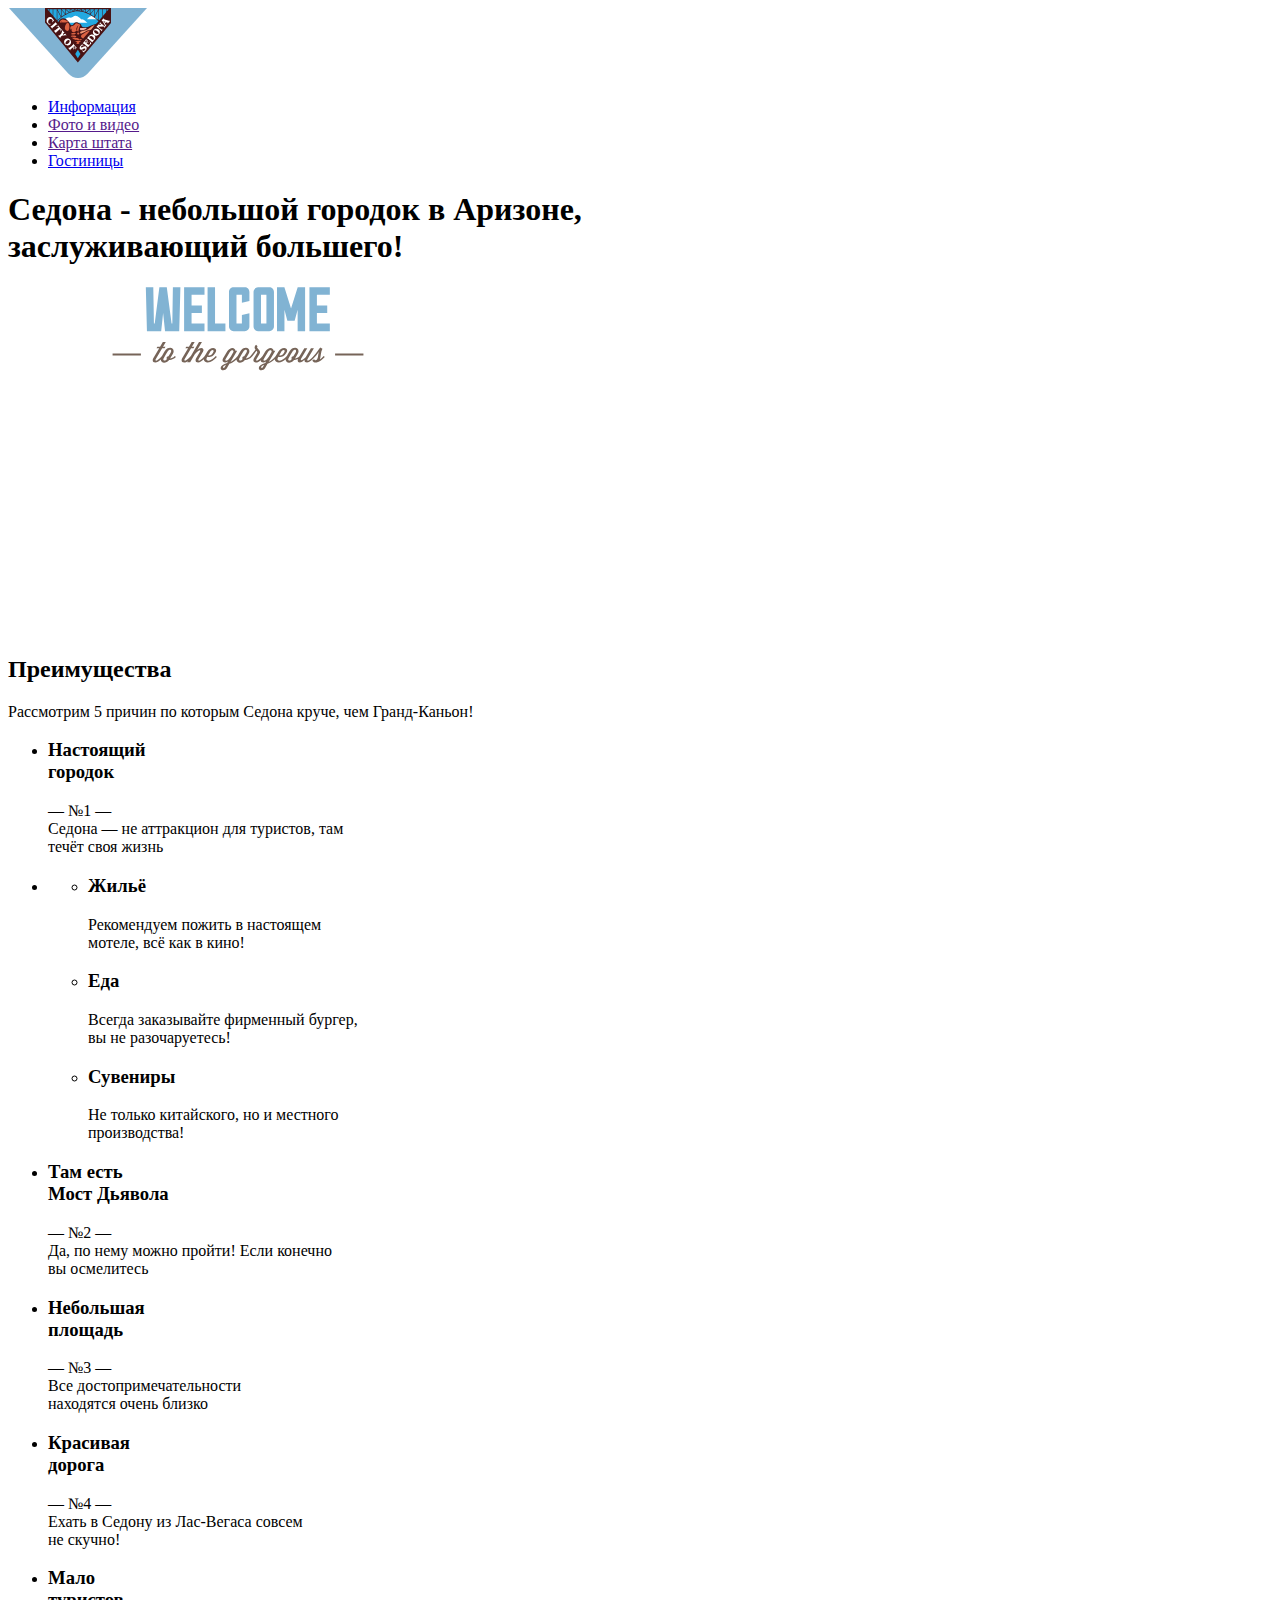
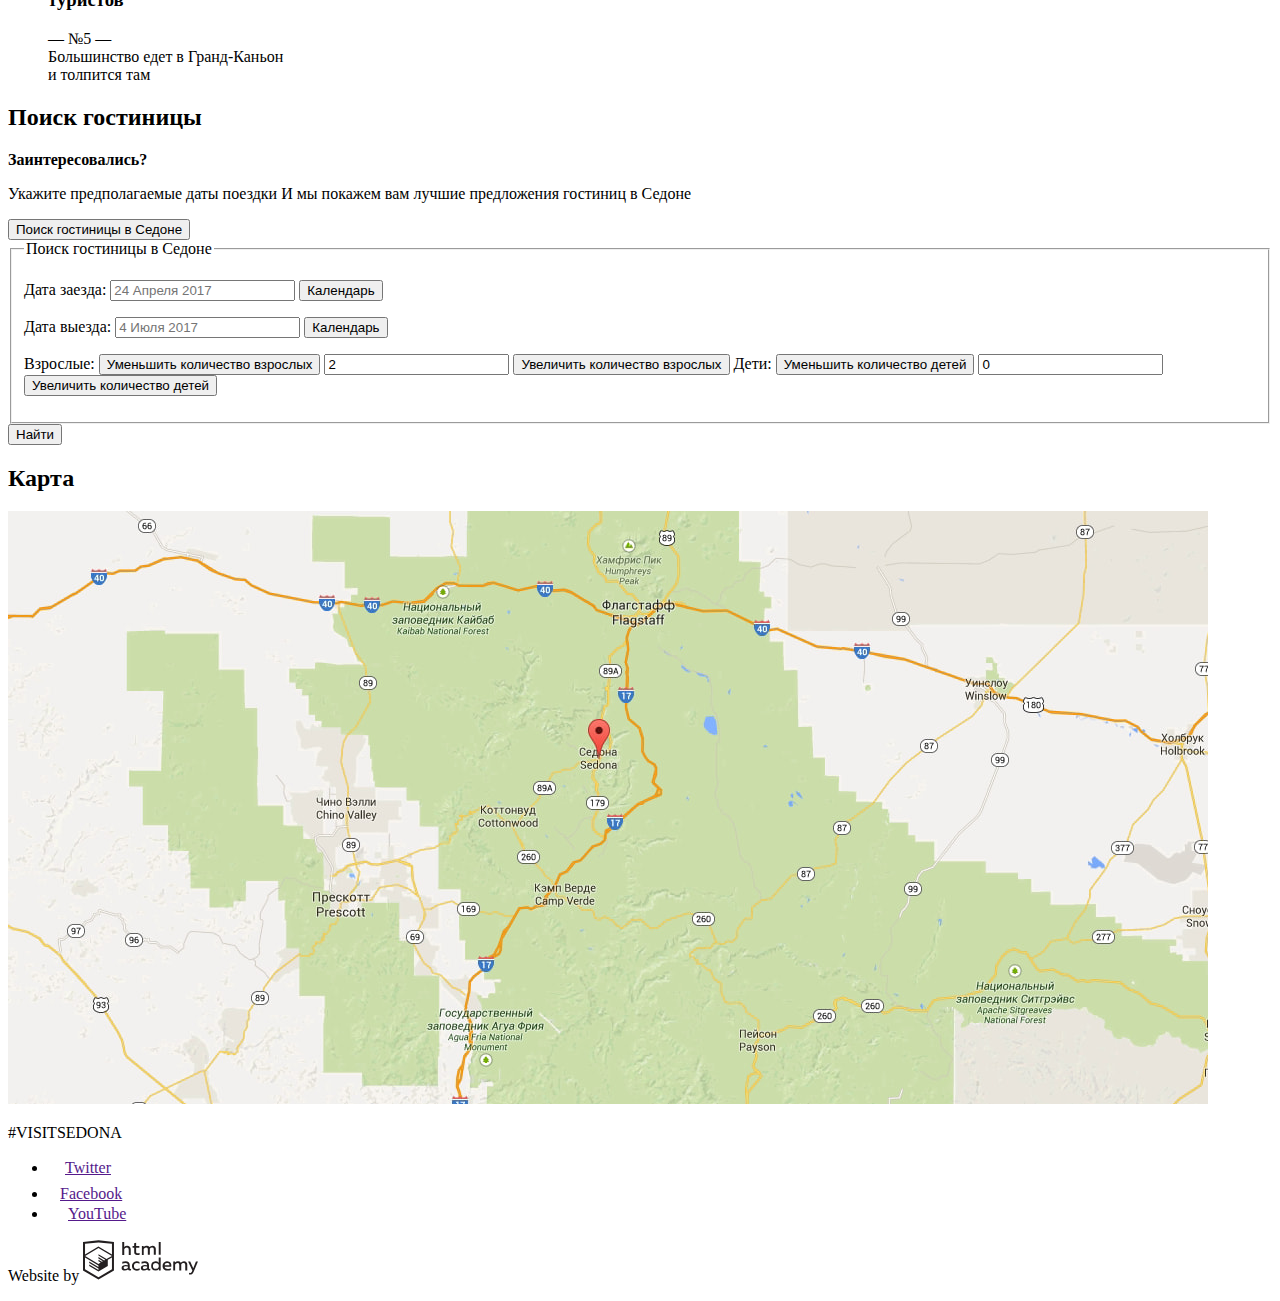
==== index.html @ 585d6e70 "Внёс правки #1" ====
<!DOCTYPE html>
<html lang="ru">
  <head>
    <meta charset="utf-8">
    <title>HTML Academy: Седона</title>
  </head>
  <body class="index">
  <div class="center"> <!-- Центровщик? -->
    <header>
      <a href="#">
        <img src="img/logo.svg" width="140" height="70" alt="Логотип City of Sedona">
      </a>
      <nav>
        <ul>
          <li><a href="index.html">Информация</a></li>
          <li><a href="">Фото и видео</a></li>
          <li><a href="">Карта штата</a></li>
          <li><a href="inner.html">Гостиницы</a></li>
        </ul>
      </nav>
    </header>
    <main>
      <section class="welcome-sedona">
        <h1>Седона - небольшой городок в Аризоне,<br>
      заслуживающий большего!</h1>
      <img src="img/welcome-sedona.svg" alt="Добро пожаловать в Седону" width="460" height="345">
      </section>
      <section class="advantages">
        <h2 class="visually-hidden">Преимущества</h2>
        <p>Рассмотрим 5 причин по которым Седона круче,
        чем Гранд-Каньон!</p>
        <ul class="advantages-list">

          <li class="advantage-first">
          <div class="advantage-wrap">
          <h3>Настоящий<br>
          городок<br></h3>
          <p>
            — №1 —<br>
          Седона — не аттракцион для туристов, там<br>
           течёт своя жизнь
         </p>

         </div>
         </li>

          <li>
            <ul>

         <li class="advantage">
          <div class="house-icon">
          </div>
          <h3>Жильё</h3>
          <p>
          Рекомендуем пожить в настоящем<br>
          мотеле, всё как в кино!
         </p>
         </li>

        <li class="advantage">
          <div class="burger-icon">
          </div>
          <h3>Еда</h3>
          <p>
          Всегда заказывайте фирменный бургер,<br>
          вы не разочаруетесь!
         </p>
         </li>

          <li class="advantage">
          <div class="present-icon">
          </div>
          <h3>Сувениры</h3>
          <p>
          Не только китайского, но и местного <br>
          производства!
         </p>
         </li>

              </ul>
            </li>

          <li class="advantage-second">
          <div class="advantage-wrap">
          <h3>Там есть<br>
          Мост Дьявола<br></h3>
          <p>
            — №2 —<br>
          Да, по нему можно пройти!  Если конечно<br>
          вы осмелитесь
         </p>
         </div>
         </li>

          <li class="advantage-third">
            <h3>Небольшая<br>
             площадь<br></h3>
          <p>
            — №3 —<br>
          Все достопримечательности<br>
          находятся очень близко
         </p>
         </li>

          <li class="advantage-fourth">
            <h3>Красивая<br>
             дорога<br></h3>
          <p>
            — №4 —<br>
          Ехать в Седону из Лас-Вегаса совсем <br>
          не скучно!
         </p>
         </li>

          <li class="advantage-fifth">
            <h3>Мало<br>
             туристов<br></h3>
          <p>
            — №5 —<br>
          Большинство едет в Гранд-Каньон<br>
          и толпится там
         </p>
         </li>

        </ul>
      </section>
      <section class="hotel-search">
        <h2 class="visually-hidden">Поиск гостиницы</h2>
        <p><b>Заинтересовались?</b></p>
        <p>
        Укажите предполагаемые даты поездки
        И мы покажем вам лучшие предложения гостиниц в Седоне
        </p>
         <button class="hotel-search-button" type="button">
          Поиск гостиницы в Седоне
         </button>
        <form  method="get" action="https://echo.htmlacademy.ru/">
          <fieldset class="hotel-search-form">
            <legend>
             Поиск гостиницы в Седоне
            </legend>
            <p>
             <label for="arrival-date">Дата заезда:</label>
             <input type="text" name="arrival-date-field" id="arrival-date" placeholder="24 Апреля 2017">
             <button class="show-calendar" type="button">Календарь</button>
            </p>
            <p>
             <label for="date-of-departure">Дата выезда:</label>
             <input type="text" name="date-of-departure-field" id="date-of-departure" placeholder="4 Июля 2017">
             <button class="show-calendar" type="button">Календарь</button>
            </p>
            <p>
              <label for="number-of-adults">Взрослые:</label>
              <button class="adults-reduce minus" type="button">
                Уменьшить количество взрослых
              </button>
              <input type="number" name="number-of-adults-field" id="number-of-adults" value="2">
              <button class="adults-add plus" type="button">
                Увеличить количество взрослых
              </button>

              <label for="number-of-children">Дети:</label>
              <button class="children-reduce minus" type="button">
                Уменьшить количество детей
              </button>
              <input type="number" name="number-of-children-field" id="number-of-children" value="0">
              <button class="children-add" type="button">
                Увеличить количество детей
              </button>
            </p>
          </fieldset>
          <button type="submit">Найти</button>
        </form>
      </section>
      <section class="interactive-map">
        <h2>Карта</h2>
        <!-- Интерактивная карта -->
        <img src="img/map.jpg" width="1200" height="593" alt="Местоположение Седоны">
      </section>
    </main>
    <footer>
      <p>#VISITSEDONA</p>
      <ul>
        <li><a href=""><img src="img/t-icon.svg" alt="Twitter" width="17" height="15">Twitter</a></li>
        <li><a href=""><img src="img/fb-icon.svg" alt="Facebook" width="12" height="22">Facebook</a></li>
        <li><a href=""><img src="img/youtube-icon.svg" width="20" height="16" alt="YouTube">YouTube</a></li>
      </ul>
      <p>
        Website by
        <a href="https://htmlacademy.ru" title="Перейти на HTML Academy">
        <img src="img/logo-htmlacademy.svg" width="115" height="42" alt="Логотип HTML Academy">
        </a>
      </p>
    </footer>
  </div>
  </body>
</html>
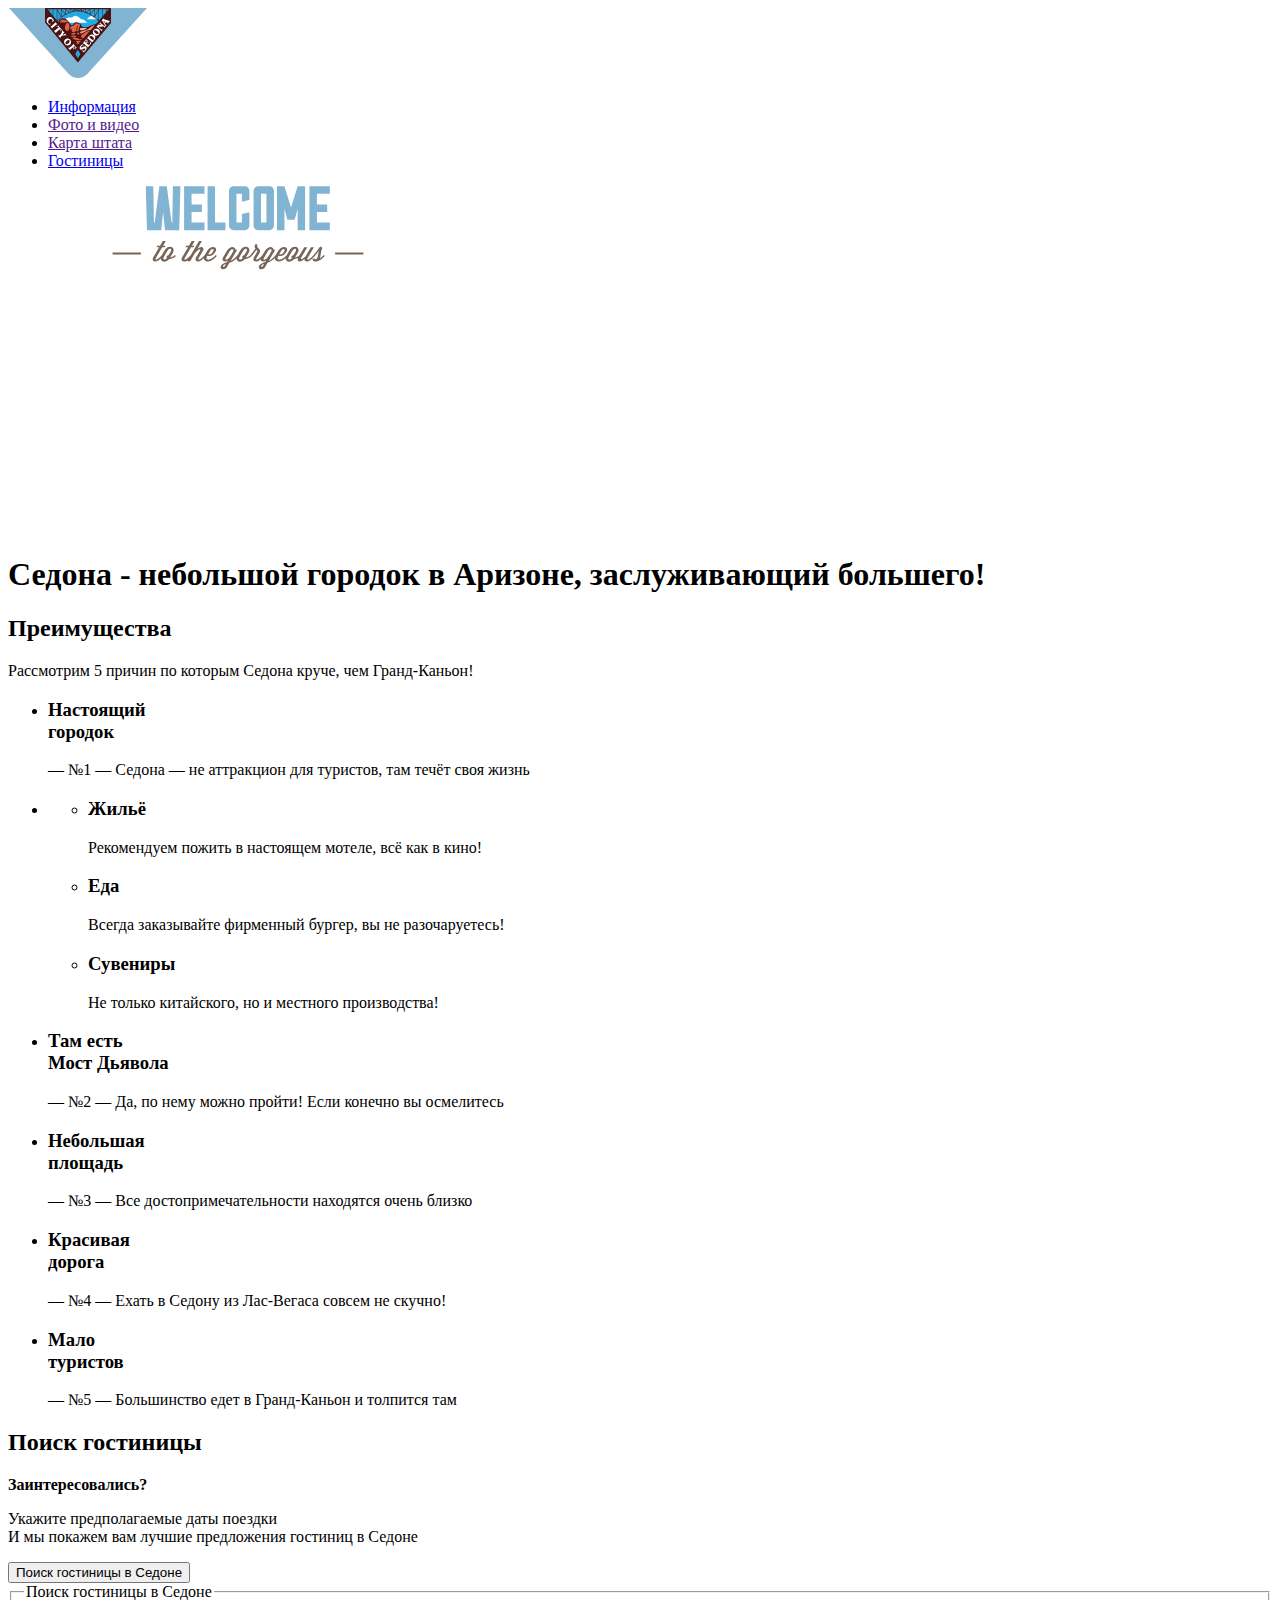
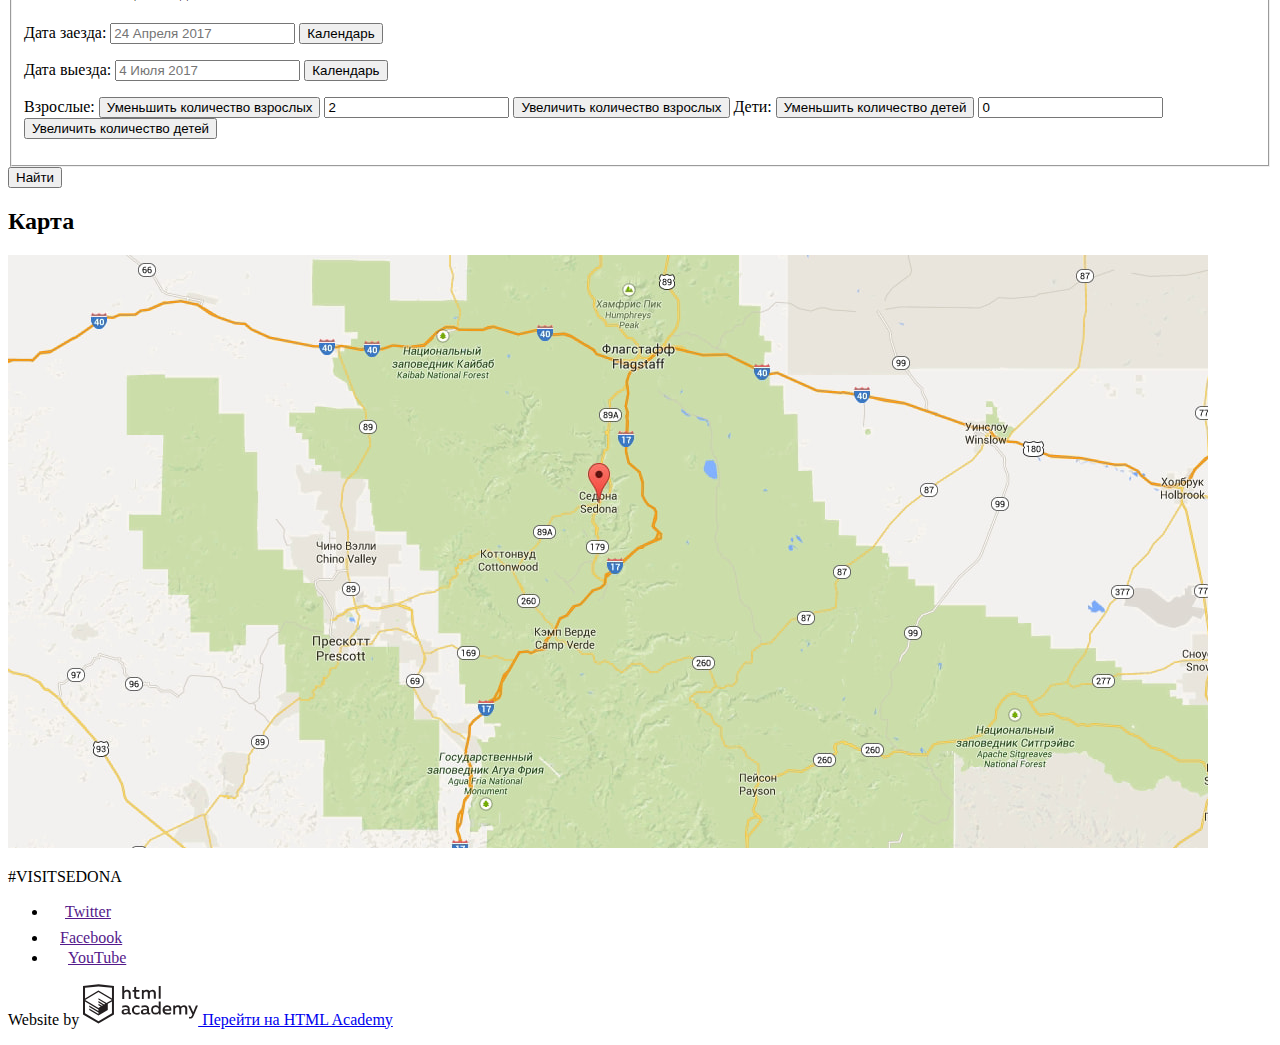
==== commit 5ada35b8: "Внёс правки #2" ====
--- a/index.html
+++ b/index.html
@@ -7,7 +7,7 @@
   <body class="index">
   <div class="center"> <!-- Центровщик? -->
     <header>
-      <a href="#">
+      <a>
         <img src="img/logo.svg" width="140" height="70" alt="Логотип City of Sedona">
       </a>
       <nav>
@@ -20,11 +20,11 @@
       </nav>
     </header>
     <main>
-      <section class="welcome-sedona">
-        <h1>Седона - небольшой городок в Аризоне,<br>
+      <div class="welcome-sedona">
+      <img src="img/welcome-sedona.svg" alt="Добро пожаловать в Седону" width="460" height="345">
+      </div>
+       <h1>Седона - небольшой городок в Аризоне,
       заслуживающий большего!</h1>
-      <img src="img/welcome-sedona.svg" alt="Добро пожаловать в Седону" width="460" height="345">
-      </section>
       <section class="advantages">
         <h2 class="visually-hidden">Преимущества</h2>
         <p>Рассмотрим 5 причин по которым Седона круче,
@@ -36,8 +36,8 @@
           <h3>Настоящий<br>
           городок<br></h3>
           <p>
-            — №1 —<br>
-          Седона — не аттракцион для туристов, там<br>
+            — №1 —
+          Седона — не аттракцион для туристов, там
            течёт своя жизнь
          </p>
 
@@ -52,7 +52,7 @@
           </div>
           <h3>Жильё</h3>
           <p>
-          Рекомендуем пожить в настоящем<br>
+          Рекомендуем пожить в настоящем
           мотеле, всё как в кино!
          </p>
          </li>
@@ -62,7 +62,7 @@
           </div>
           <h3>Еда</h3>
           <p>
-          Всегда заказывайте фирменный бургер,<br>
+          Всегда заказывайте фирменный бургер,
           вы не разочаруетесь!
          </p>
          </li>
@@ -72,7 +72,7 @@
           </div>
           <h3>Сувениры</h3>
           <p>
-          Не только китайского, но и местного <br>
+          Не только китайского, но и местного
           производства!
          </p>
          </li>
@@ -83,10 +83,10 @@
           <li class="advantage-second">
           <div class="advantage-wrap">
           <h3>Там есть<br>
-          Мост Дьявола<br></h3>
+          Мост Дьявола</h3>
           <p>
-            — №2 —<br>
-          Да, по нему можно пройти!  Если конечно<br>
+            — №2 —
+          Да, по нему можно пройти!  Если конечно
           вы осмелитесь
          </p>
          </div>
@@ -94,30 +94,30 @@
 
           <li class="advantage-third">
             <h3>Небольшая<br>
-             площадь<br></h3>
+             площадь</h3>
           <p>
-            — №3 —<br>
-          Все достопримечательности<br>
+            — №3 —
+          Все достопримечательности
           находятся очень близко
          </p>
          </li>
 
           <li class="advantage-fourth">
             <h3>Красивая<br>
-             дорога<br></h3>
+             дорога</h3>
           <p>
-            — №4 —<br>
-          Ехать в Седону из Лас-Вегаса совсем <br>
+            — №4 —
+          Ехать в Седону из Лас-Вегаса совсем
           не скучно!
          </p>
          </li>
 
           <li class="advantage-fifth">
             <h3>Мало<br>
-             туристов<br></h3>
+             туристов</h3>
           <p>
-            — №5 —<br>
-          Большинство едет в Гранд-Каньон<br>
+            — №5 —
+          Большинство едет в Гранд-Каньон
           и толпится там
          </p>
          </li>
@@ -128,7 +128,7 @@
         <h2 class="visually-hidden">Поиск гостиницы</h2>
         <p><b>Заинтересовались?</b></p>
         <p>
-        Укажите предполагаемые даты поездки
+        Укажите предполагаемые даты поездки<br>
         И мы покажем вам лучшие предложения гостиниц в Седоне
         </p>
          <button class="hotel-search-button" type="button">
@@ -189,6 +189,7 @@
         Website by
         <a href="https://htmlacademy.ru" title="Перейти на HTML Academy">
         <img src="img/logo-htmlacademy.svg" width="115" height="42" alt="Логотип HTML Academy">
+        Перейти на HTML Academy
         </a>
       </p>
     </footer>
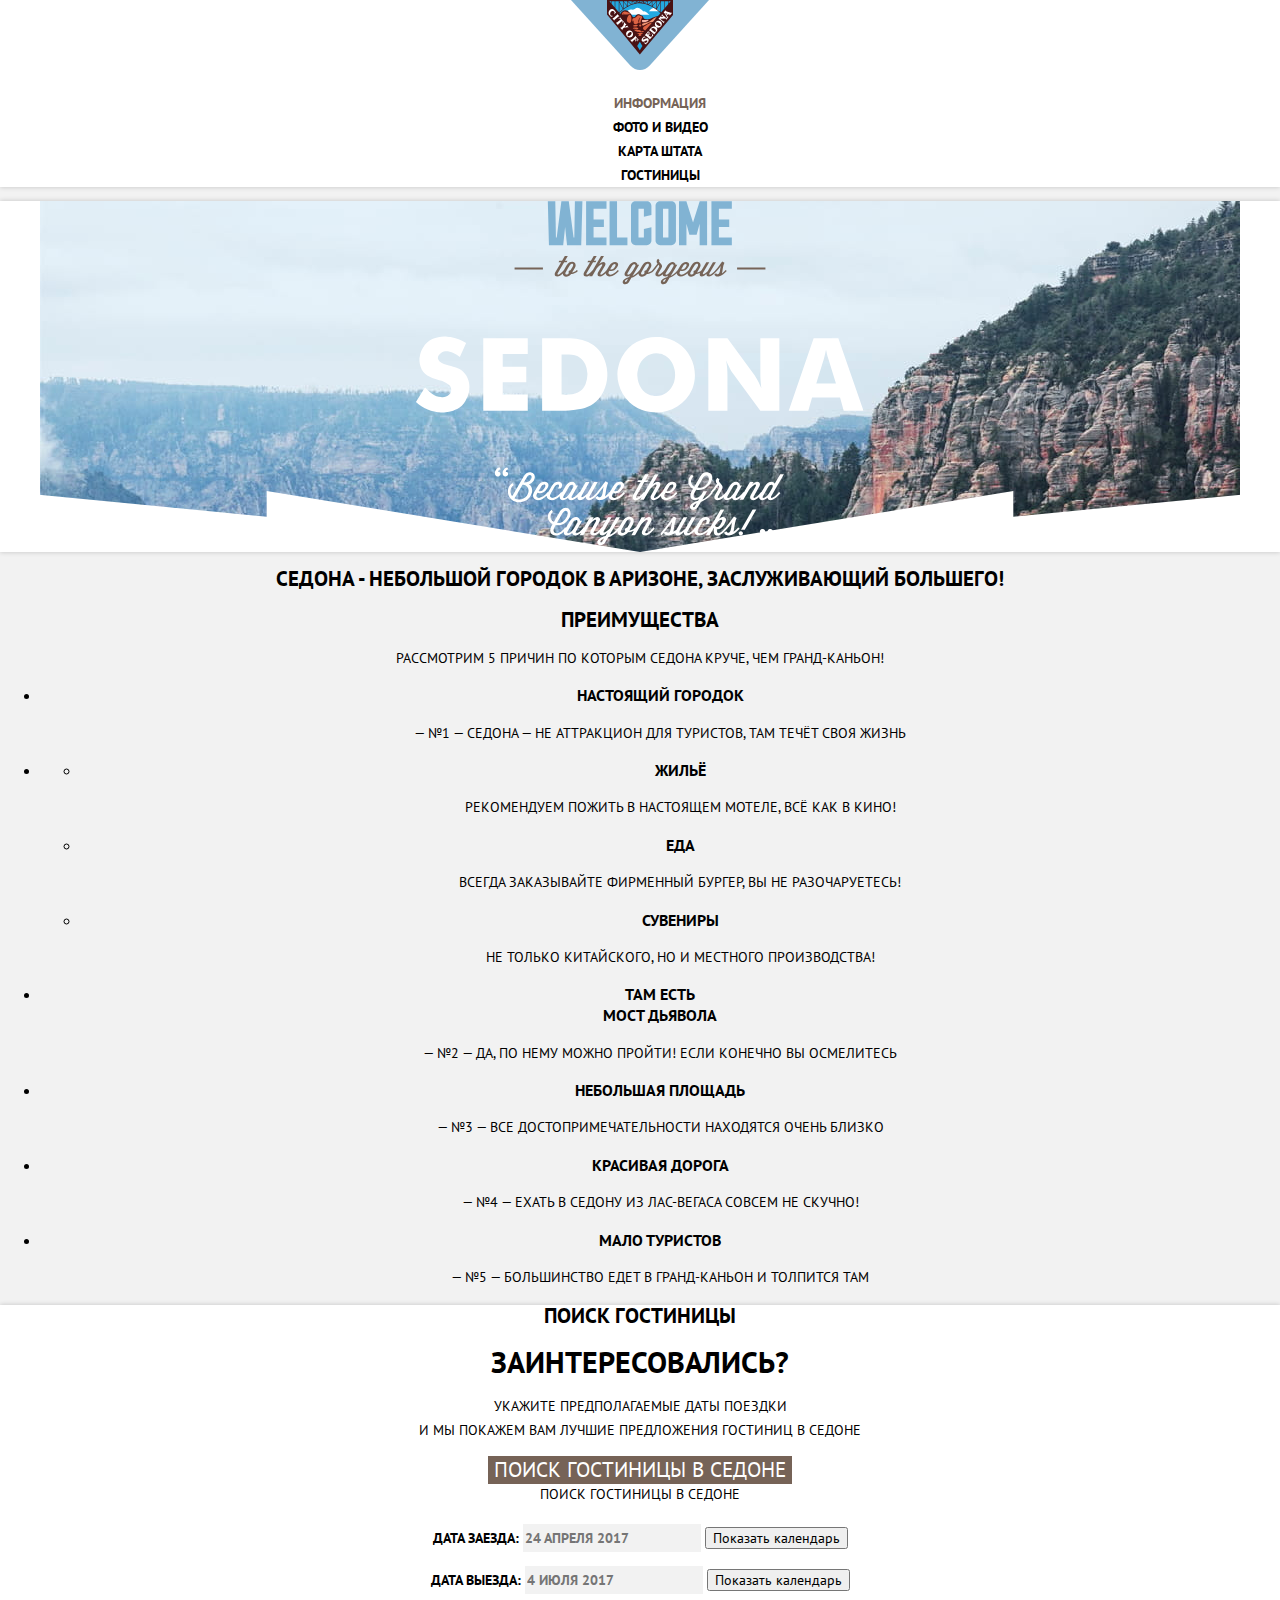
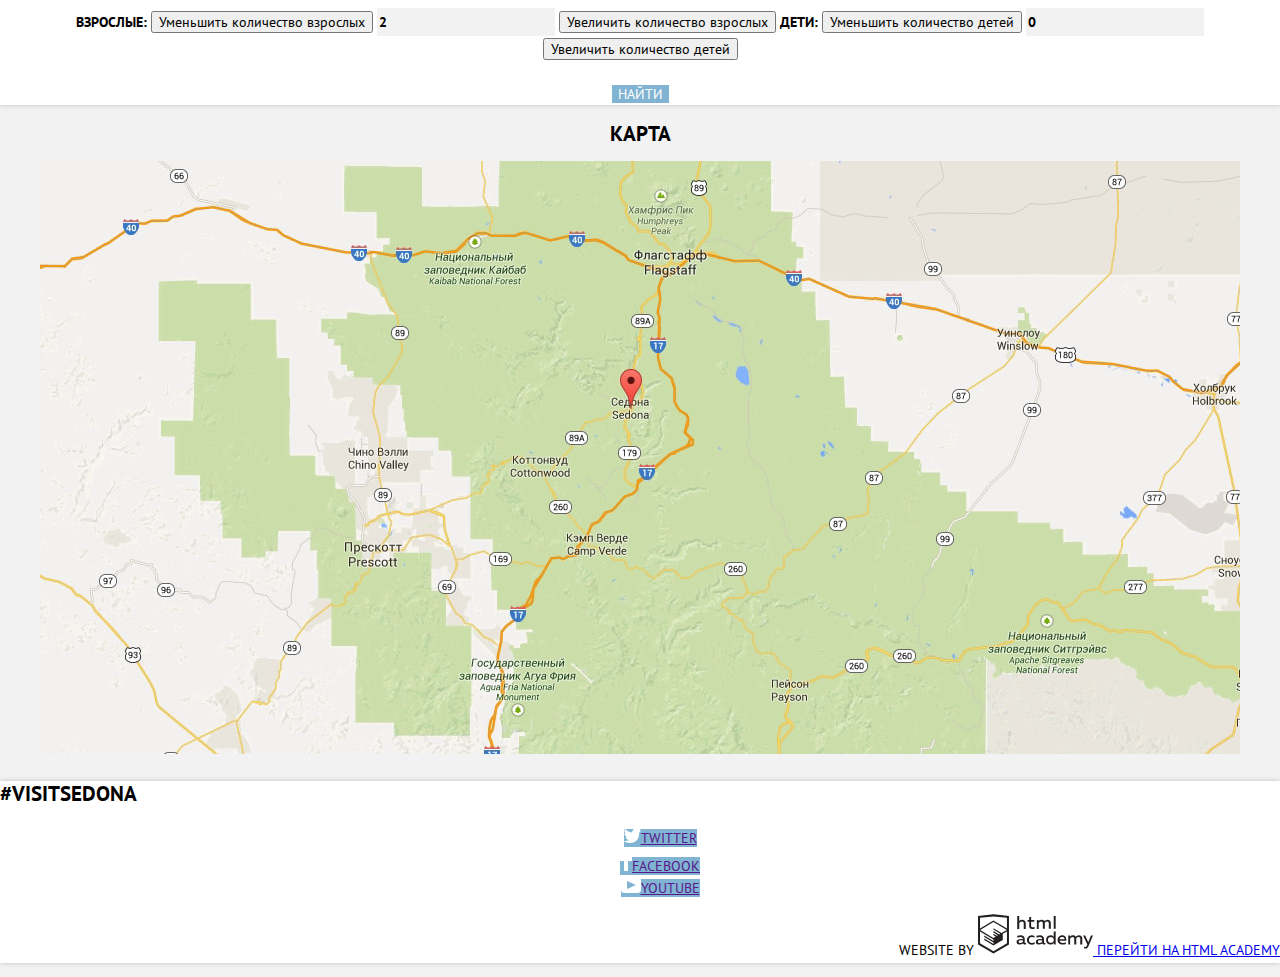
==== commit 4ab822ec: "Начал базовую стилизацию" ====
--- a/index.html
+++ b/index.html
@@ -3,16 +3,19 @@
   <head>
     <meta charset="utf-8">
     <title>HTML Academy: Седона</title>
+    <link href="https://fonts.googleapis.com/css?family=PT+Sans:400,700&display=swap&subset=cyrillic" rel="stylesheet">
+    <link rel="stylesheet" type="text/css" href="css/normalize.css">
+    <link rel="stylesheet" type="text/css" href="css/style.css">
   </head>
   <body class="index">
   <div class="center"> <!-- Центровщик? -->
-    <header>
+    <header class="main-header">
       <a>
         <img src="img/logo.svg" width="140" height="70" alt="Логотип City of Sedona">
       </a>
       <nav>
         <ul>
-          <li><a href="index.html">Информация</a></li>
+          <li><a href="index.html" class="active">Информация</a></li>
           <li><a href="">Фото и видео</a></li>
           <li><a href="">Карта штата</a></li>
           <li><a href="inner.html">Гостиницы</a></li>
@@ -33,7 +36,7 @@
 
           <li class="advantage-first">
           <div class="advantage-wrap">
-          <h3>Настоящий<br>
+          <h3>Настоящий
           городок<br></h3>
           <p>
             — №1 —
@@ -93,7 +96,7 @@
          </li>
 
           <li class="advantage-third">
-            <h3>Небольшая<br>
+            <h3>Небольшая
              площадь</h3>
           <p>
             — №3 —
@@ -103,7 +106,7 @@
          </li>
 
           <li class="advantage-fourth">
-            <h3>Красивая<br>
+            <h3>Красивая
              дорога</h3>
           <p>
             — №4 —
@@ -113,7 +116,7 @@
          </li>
 
           <li class="advantage-fifth">
-            <h3>Мало<br>
+            <h3>Мало
              туристов</h3>
           <p>
             — №5 —
@@ -131,23 +134,23 @@
         Укажите предполагаемые даты поездки<br>
         И мы покажем вам лучшие предложения гостиниц в Седоне
         </p>
-         <button class="hotel-search-button" type="button">
+         <button class="search-button" type="button">
           Поиск гостиницы в Седоне
          </button>
         <form  method="get" action="https://echo.htmlacademy.ru/">
-          <fieldset class="hotel-search-form">
+          <fieldset class="search-form">
             <legend>
              Поиск гостиницы в Седоне
             </legend>
             <p>
              <label for="arrival-date">Дата заезда:</label>
              <input type="text" name="arrival-date-field" id="arrival-date" placeholder="24 Апреля 2017">
-             <button class="show-calendar" type="button">Календарь</button>
+             <button class="show-calendar" type="button">Показать календарь</button>
             </p>
             <p>
              <label for="date-of-departure">Дата выезда:</label>
              <input type="text" name="date-of-departure-field" id="date-of-departure" placeholder="4 Июля 2017">
-             <button class="show-calendar" type="button">Календарь</button>
+             <button class="show-calendar" type="button">Показать календарь</button>
             </p>
             <p>
               <label for="number-of-adults">Взрослые:</label>
@@ -169,7 +172,7 @@
               </button>
             </p>
           </fieldset>
-          <button type="submit">Найти</button>
+          <button class="button to-find" type="submit">Найти</button>
         </form>
       </section>
       <section class="interactive-map">
@@ -178,12 +181,12 @@
         <img src="img/map.jpg" width="1200" height="593" alt="Местоположение Седоны">
       </section>
     </main>
-    <footer>
+    <footer class="main-footer">
       <p>#VISITSEDONA</p>
       <ul>
-        <li><a href=""><img src="img/t-icon.svg" alt="Twitter" width="17" height="15">Twitter</a></li>
-        <li><a href=""><img src="img/fb-icon.svg" alt="Facebook" width="12" height="22">Facebook</a></li>
-        <li><a href=""><img src="img/youtube-icon.svg" width="20" height="16" alt="YouTube">YouTube</a></li>
+        <li><a class="twitter" href=""><img src="img/t-icon.svg" alt="Twitter" width="17" height="15">Twitter</a></li>
+        <li><a class="fb" href=""><img src="img/fb-icon.svg" alt="Facebook" width="12" height="22">Facebook</a></li>
+        <li><a class="youtube" href=""><img src="img/youtube-icon.svg" width="20" height="16" alt="YouTube">YouTube</a></li>
       </ul>
       <p>
         Website by
--- a/css/style.css
+++ b/css/style.css
@@ -0,0 +1,288 @@
+body {
+    margin: 0;
+    padding: 0;
+
+    font-family: "PT Sans", "Arial", sans-serif;
+    font-size: 14px;
+    line-height: 21px;
+    font-weight: 400;
+    color: #000000;
+    text-transform: uppercase;
+
+    background-color: #f2f2f2;
+
+}
+
+div.center {
+  text-align: center;
+
+}
+
+.inner .button,
+.button {
+  color: #ffffff;
+  background-color: #81b3d2;
+
+  text-transform: uppercase;
+
+  border: 0;
+
+}
+
+ul .twitter:hover,
+ul .fb:hover,
+ul .youtube:hover,
+.button:hover  {
+  background-color: #669ec0;
+
+}
+
+ul .twitter:active,
+ul .fb:active,
+ul .youtube:active,
+.inner .button:active,
+.button:active {
+  color: #76abca;
+  background-color: #5496bd;
+
+}
+
+.main-header {
+  line-height: 24px;
+  font-weight: 700;
+
+  background-color: #ffffff;
+
+  box-shadow: 0 0 5px rgba( 0, 0, 0, 0.2);
+
+}
+
+.main-header ul {
+  list-style: none;
+
+}
+
+.main-header a {
+  color: inherit;
+  text-decoration: none;
+
+}
+
+.main-header a.active {
+  color: #766357;
+
+}
+
+.hotel-item a:hover,
+.main-header a:hover {
+  color: #81b3d2;
+
+}
+
+.hotel-item a:active,
+.main-header a:active {
+  color: #b2b2b2;
+
+}
+
+.hotel-list {
+  list-style: none;
+
+}
+
+
+.hotel-item {
+  background-color: #ffffff;
+
+  box-shadow: 0 0 5px rgba( 0, 0, 0, 0.2);
+
+}
+
+.hotel-item h3 {
+  font-size: 21px;
+  line-height: 26px;
+  font-weight: 700;
+
+}
+
+.hotel-item a {
+  color: inherit;
+  text-decoration: none;
+}
+
+.hotel-item .accommodation-type,
+.hotel-item .accommodation-price {
+  line-height: 26px;
+
+}
+
+.button.details,
+.button.book-now {
+  font-size: 14px;
+  line-height: 21px;
+  font-weight: 700;
+}
+
+.button.book-now {
+ background-color: #766357;
+
+}
+
+.button.book-now:hover {
+ color: #ffffff;
+ background-color: #604e43;
+
+}
+
+.button.book-now:active {
+ color: #81746d;
+ background-color: #503e33;
+
+}
+
+.rating-wrapper {
+  text-align: right;
+
+}
+
+.rating-wrapper ul {
+  list-style: none;
+}
+
+.rating-number {
+ background-color: #f2f2f2;
+}
+
+.welcome-sedona {
+  background-color: #ffffff;
+
+  background-position: bottom center,
+                       top center;
+  background-image: url("../img/polygon.svg"),
+                    url("../img/background-img.jpg");
+  background-repeat: no-repeat,
+                     no-repeat;
+
+  box-shadow: 0 0 5px rgba( 0, 0, 0, 0.2);
+
+}
+
+.index h1 {
+  font-size: 21px;
+  line-height: 26px;
+  font-weight: 700;
+
+}
+
+.hotel-search {
+  background-color: #ffffff;
+
+  box-shadow: 0 0 5px rgba( 0, 0, 0, 0.2);
+
+}
+
+.hotel-search b {
+  font-size: 30px;
+  line-height: 36px;
+
+}
+
+.hotel-search p {
+  line-height: 24px;
+
+}
+
+.hotel-search .search-button {
+  font-size: 21px;
+  line-height: 26px;
+
+  color: #ffffff;
+  background-color: #766357;
+
+  text-transform: uppercase;
+  border: 0;
+}
+
+.hotel-search .search-button:hover {
+  background-color: #604e43;
+
+}
+
+.hotel-search .search-button:active {
+  color: #857871;
+  background-color: #503e33;
+
+}
+
+form .search-form {
+  border: none;
+
+}
+
+.search-form p {
+  font-size: 14px;
+  line-height: 26px;
+  font-weight: 700;
+
+}
+
+.search-form input {
+  font: inherit;
+  text-transform: uppercase;
+
+  background-color: #f2f2f2;
+
+  border: 0;
+
+}
+
+.search-form input:focus {
+background-color: #ffffff;
+
+border: 1px solid #ebebeb;
+
+}
+
+
+}
+
+.button.to-find {
+  font-size: 21px;
+  line-height: 26px;
+
+}
+
+.main-footer {
+  background-color: #ffffff;
+
+  box-shadow: 0 0 5px rgba( 0, 0, 0, 0.2);
+
+}
+
+.main-footer p:first-child {
+ text-align: left;
+
+ font-size: 21px;
+ line-height: 26px;
+ font-weight: 700;
+
+}
+
+.main-footer p:last-child {
+ text-align: right;
+
+ font-size: 14px;
+ line-height: 26px;
+
+}
+
+.main-footer ul {
+ list-style: none;
+
+}
+
+ul .twitter,
+ul .fb,
+ul .youtube {
+  background-color: #81b3d2;
+}
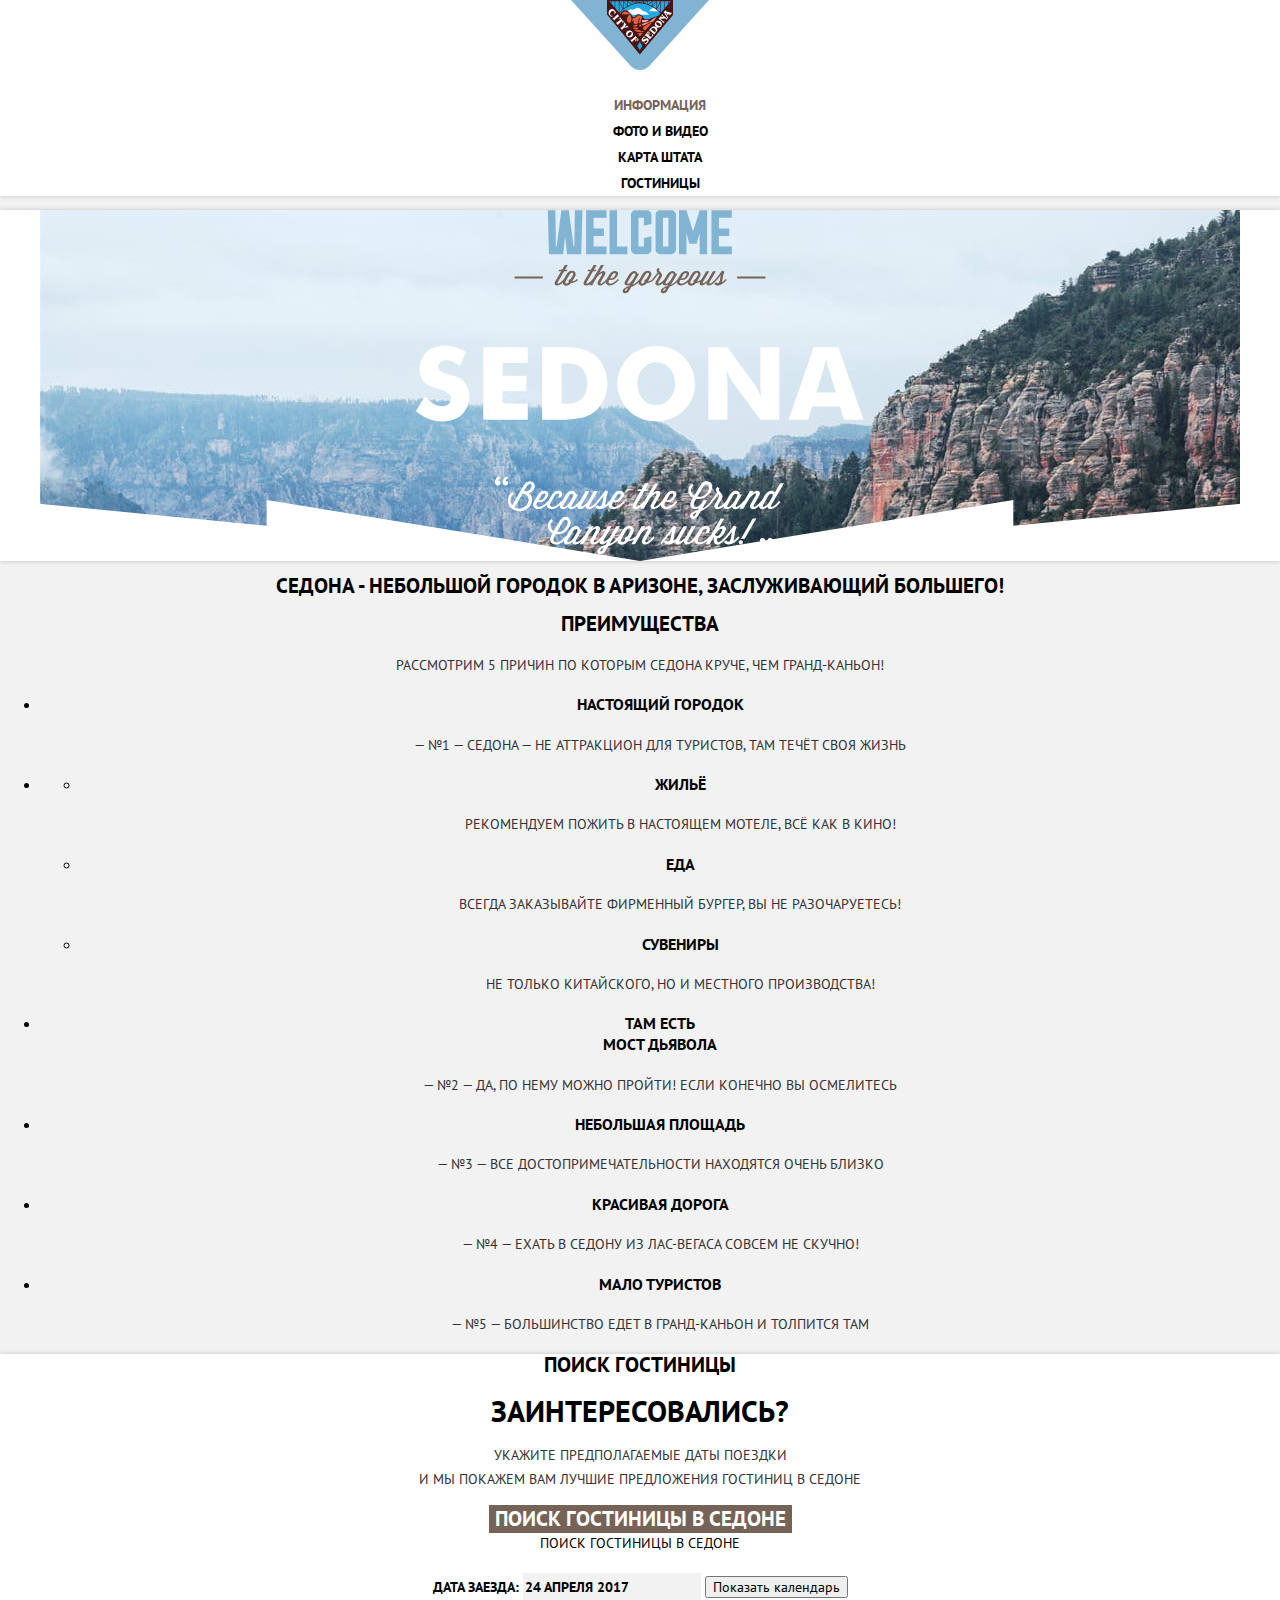
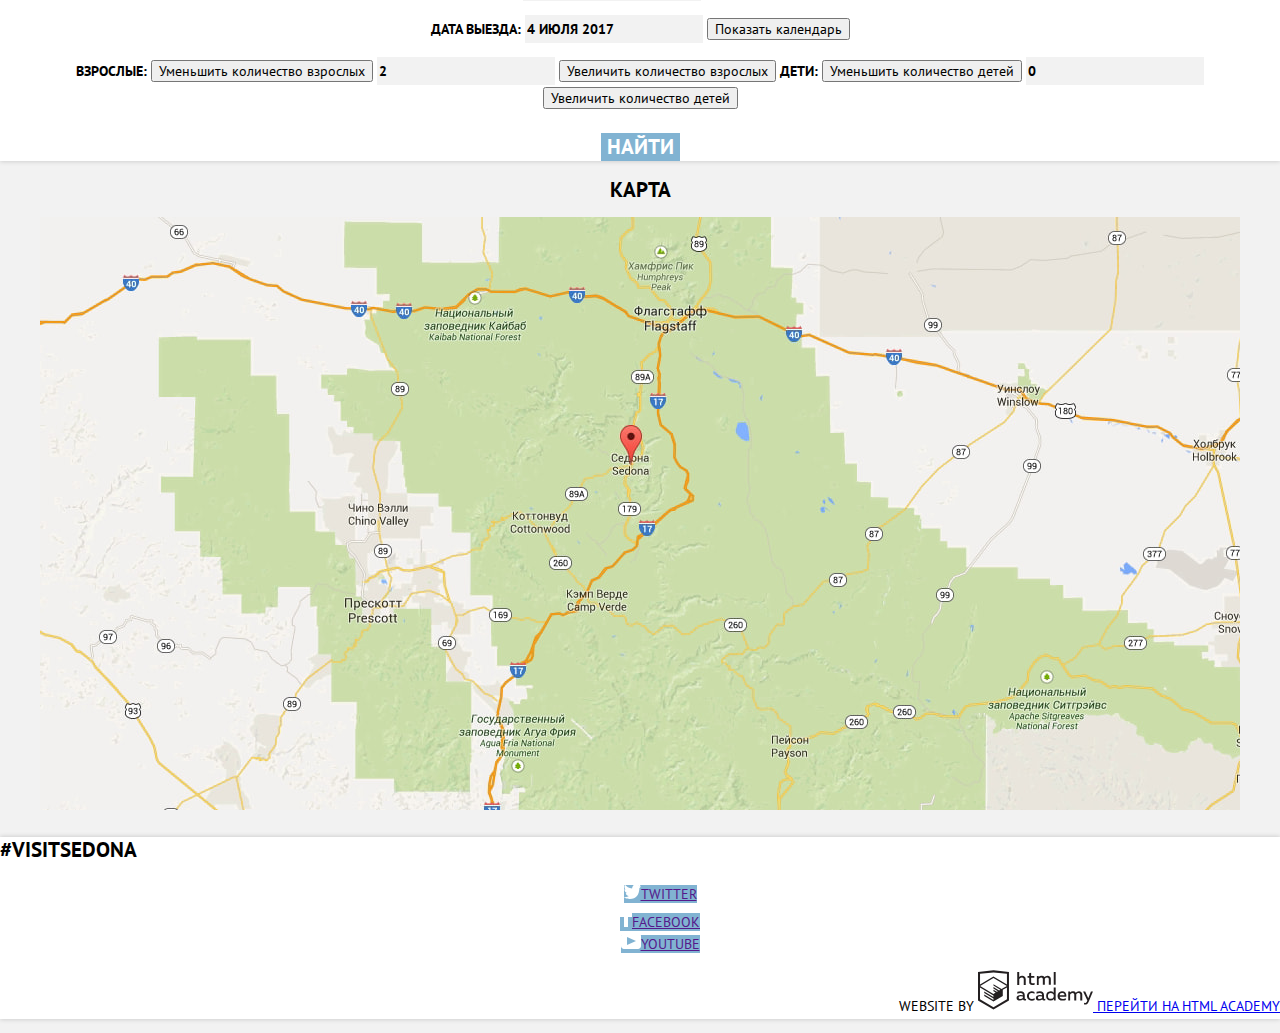
==== commit 126736fb: "Внёс правки#1" ====
--- a/index.html
+++ b/index.html
@@ -183,7 +183,7 @@
     </main>
     <footer class="main-footer">
       <p>#VISITSEDONA</p>
-      <ul>
+      <ul class="social-links">
         <li><a class="twitter" href=""><img src="img/t-icon.svg" alt="Twitter" width="17" height="15">Twitter</a></li>
         <li><a class="fb" href=""><img src="img/fb-icon.svg" alt="Facebook" width="12" height="22">Facebook</a></li>
         <li><a class="youtube" href=""><img src="img/youtube-icon.svg" width="20" height="16" alt="YouTube">YouTube</a></li>
--- a/css/style.css
+++ b/css/style.css
@@ -13,10 +13,11 @@
 
 }
 
-div.center {
+.center {
   text-align: center;
 
 }
+
 
 .inner .button,
 .button {
@@ -29,17 +30,19 @@
 
 }
 
-ul .twitter:hover,
-ul .fb:hover,
-ul .youtube:hover,
+
+
+.social-links .twitter:hover,
+.social-links .fb:hover,
+.social-links .youtube:hover,
 .button:hover  {
-  background-color: #669ec0;
-
-}
-
-ul .twitter:active,
-ul .fb:active,
-ul .youtube:active,
+  background-color: rgba( 102, 158, 192, 1);
+
+}
+
+.social-links .twitter:active,
+.social-links .fb:active,
+.social-links .youtube:active,
 .inner .button:active,
 .button:active {
   color: #76abca;
@@ -63,6 +66,8 @@
 }
 
 .main-header a {
+  line-height: 26px;
+
   color: inherit;
   text-decoration: none;
 
@@ -75,7 +80,7 @@
 
 .hotel-item a:hover,
 .main-header a:hover {
-  color: #81b3d2;
+  color: rgba(129, 179, 210, 1);
 
 }
 
@@ -112,6 +117,7 @@
 
 .hotel-item .accommodation-type,
 .hotel-item .accommodation-price {
+  color: #333333;
   line-height: 26px;
 
 }
@@ -129,8 +135,8 @@
 }
 
 .button.book-now:hover {
- color: #ffffff;
- background-color: #604e43;
+ color: rgba(255, 255, 255, 1);
+ background-color: rgba(96, 78, 67, 1);
 
 }
 
@@ -150,6 +156,7 @@
 }
 
 .rating-number {
+ color: #333333;
  background-color: #f2f2f2;
 }
 
@@ -169,8 +176,13 @@
 
 .index h1 {
   font-size: 21px;
-  line-height: 26px;
-  font-weight: 700;
+  font-weight: 700;
+
+}
+
+.advantages p {
+  color: #333333;
+  line-height: 26px;
 
 }
 
@@ -192,9 +204,20 @@
 
 }
 
+.hotel-search p:nth-of-type(2) {
+color: #333333;
+
+}
+
+.search-form p:nth-of-type(2) {
+  color: #000000;
+
+}
+
 .hotel-search .search-button {
   font-size: 21px;
   line-height: 26px;
+  font-weight: 700;
 
   color: #ffffff;
   background-color: #766357;
@@ -204,7 +227,7 @@
 }
 
 .hotel-search .search-button:hover {
-  background-color: #604e43;
+  background-color: rgba(96, 78, 67, 1);
 
 }
 
@@ -226,6 +249,7 @@
 
 }
 
+
 .search-form input {
   font: inherit;
   text-transform: uppercase;
@@ -243,14 +267,20 @@
 
 }
 
-
-}
-
-.button.to-find {
+input::-moz-placeholder {
+  color: #000000;
+}
+
+input::-webkit-input-placeholder {
+  color: #000000;
+}
+
+.to-find {
   font-size: 21px;
   line-height: 26px;
-
-}
+  font-weight: 700;
+}
+
 
 .main-footer {
   background-color: #ffffff;
@@ -281,8 +311,8 @@
 
 }
 
-ul .twitter,
-ul .fb,
-ul .youtube {
+.social-links .twitter,
+.social-links .fb,
+.social-links .youtube {
   background-color: #81b3d2;
 }
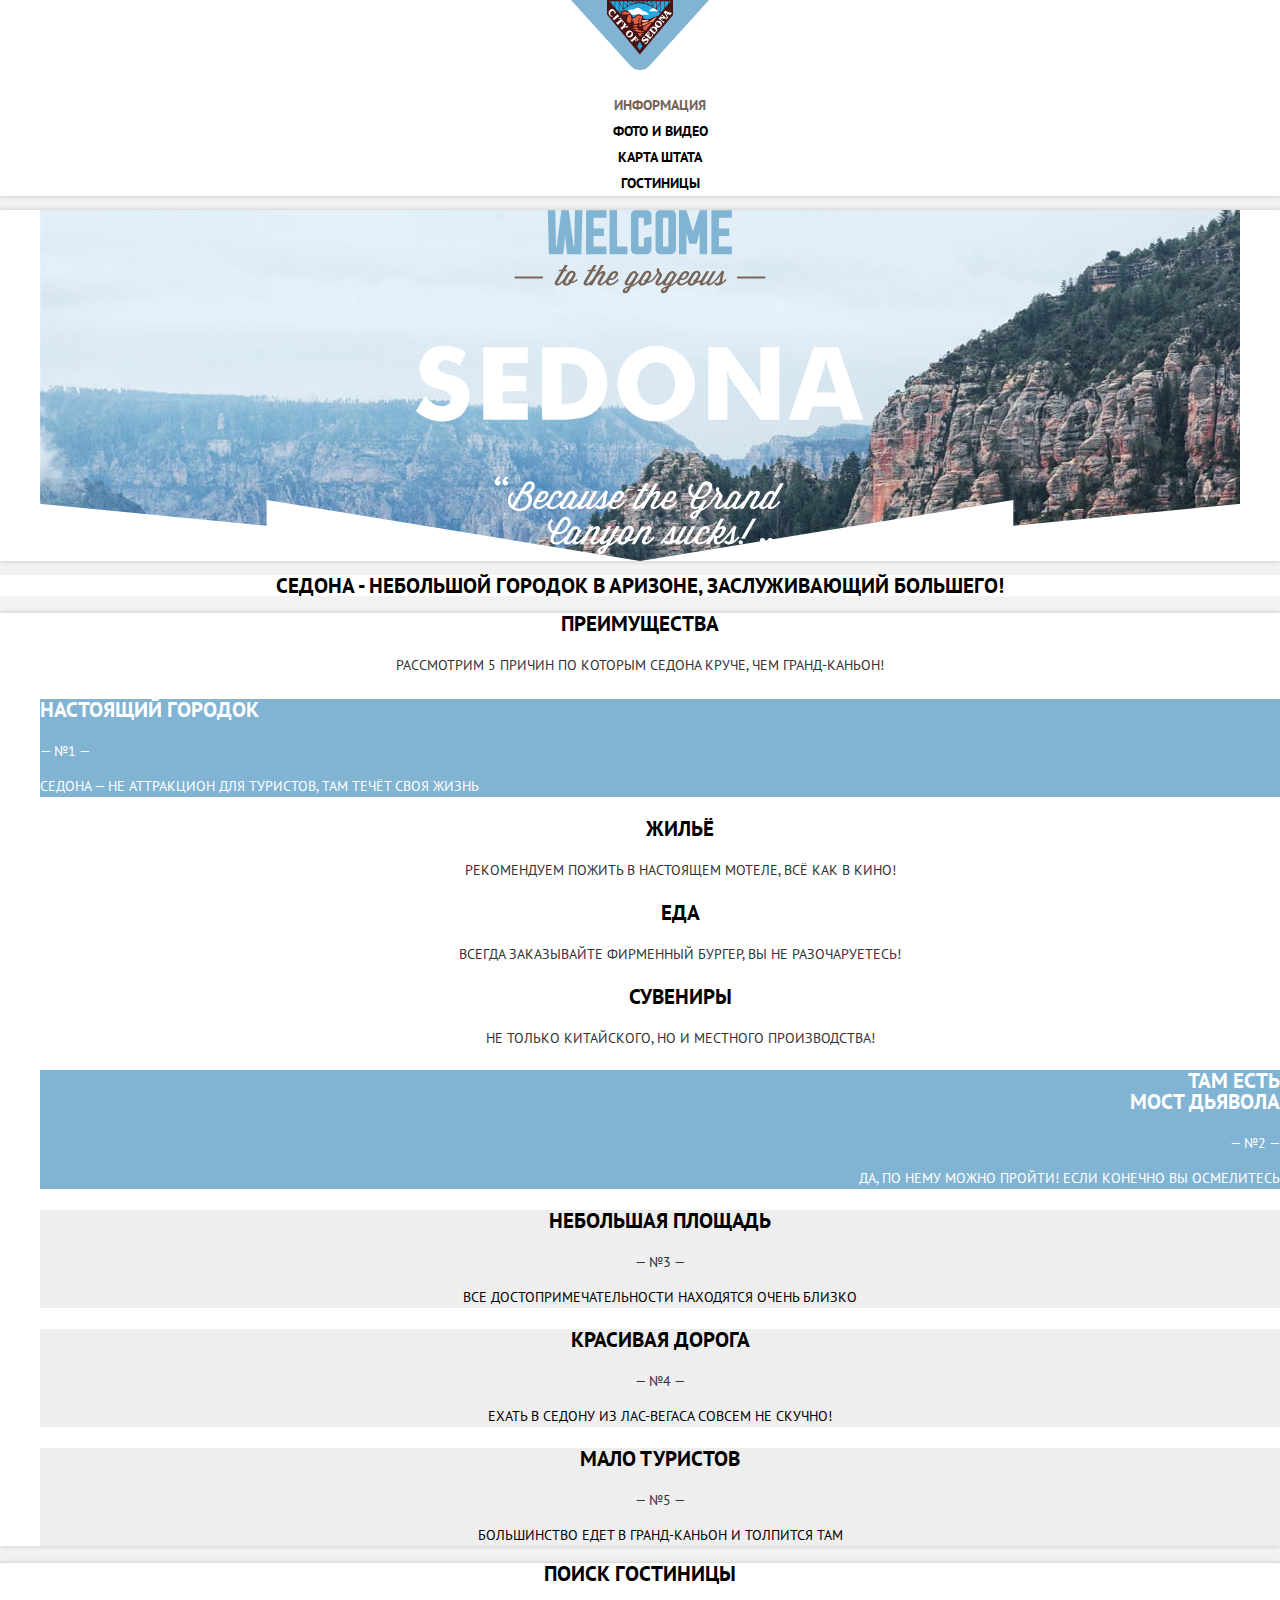
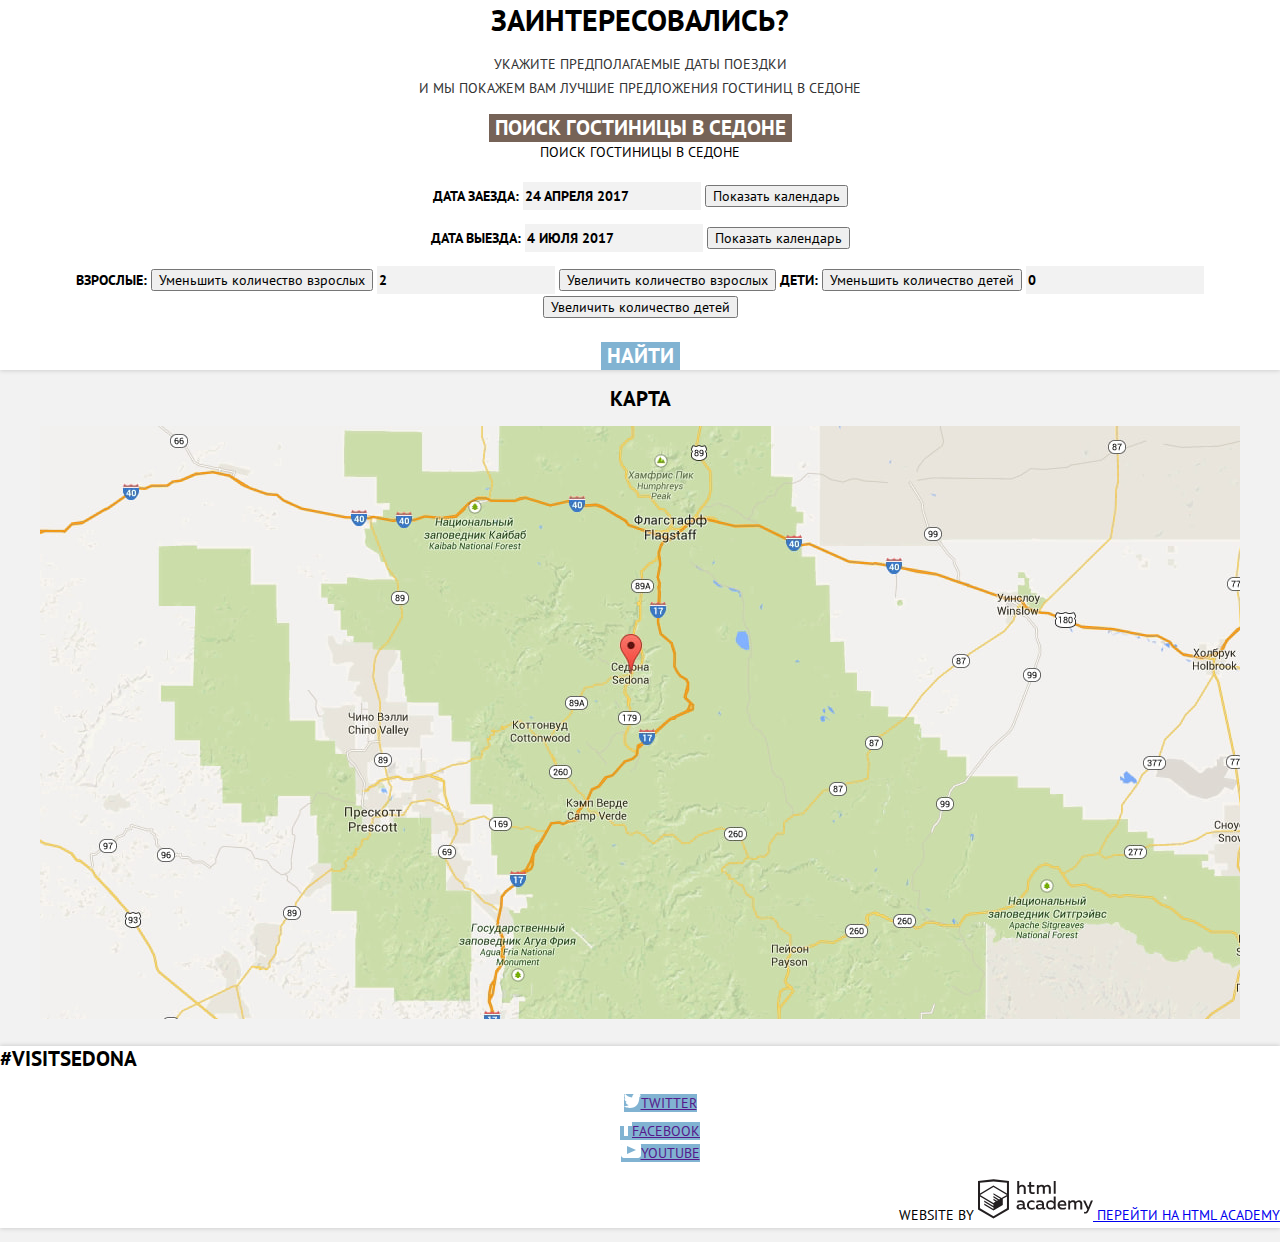
==== commit 83992d63: "Внёс правки" ====
--- a/index.html
+++ b/index.html
@@ -37,9 +37,9 @@
           <li class="advantage-first">
           <div class="advantage-wrap">
           <h3>Настоящий
-          городок<br></h3>
-          <p>
-            — №1 —
+          городок</h3>
+          <p>
+            <p>— №1 —</p>
           Седона — не аттракцион для туристов, там
            течёт своя жизнь
          </p>
@@ -88,7 +88,7 @@
           <h3>Там есть<br>
           Мост Дьявола</h3>
           <p>
-            — №2 —
+            <p>— №2 —</p>
           Да, по нему можно пройти!  Если конечно
           вы осмелитесь
          </p>
@@ -99,7 +99,7 @@
             <h3>Небольшая
              площадь</h3>
           <p>
-            — №3 —
+            <p>— №3 —</p>
           Все достопримечательности
           находятся очень близко
          </p>
@@ -109,7 +109,7 @@
             <h3>Красивая
              дорога</h3>
           <p>
-            — №4 —
+            <p>— №4 —</p>
           Ехать в Седону из Лас-Вегаса совсем
           не скучно!
          </p>
@@ -119,7 +119,7 @@
             <h3>Мало
              туристов</h3>
           <p>
-            — №5 —
+            <p>— №5 —</p>
           Большинство едет в Гранд-Каньон
           и толпится там
          </p>
@@ -144,12 +144,12 @@
             </legend>
             <p>
              <label for="arrival-date">Дата заезда:</label>
-             <input type="text" name="arrival-date-field" id="arrival-date" placeholder="24 Апреля 2017">
+             <input type="text" name="arrival-date-field" id="arrival-date" value="24 Апреля 2017">
              <button class="show-calendar" type="button">Показать календарь</button>
             </p>
             <p>
              <label for="date-of-departure">Дата выезда:</label>
-             <input type="text" name="date-of-departure-field" id="date-of-departure" placeholder="4 Июля 2017">
+             <input type="text" name="date-of-departure-field" id="date-of-departure" value="4 Июля 2017">
              <button class="show-calendar" type="button">Показать календарь</button>
             </p>
             <p>
--- a/css/style.css
+++ b/css/style.css
@@ -13,6 +13,7 @@
 
 }
 
+
 .center {
   text-align: center;
 
@@ -45,7 +46,7 @@
 .social-links .youtube:active,
 .inner .button:active,
 .button:active {
-  color: #76abca;
+  color: rgba(136, 182, 209, 0.3);
   background-color: #5496bd;
 
 }
@@ -86,7 +87,102 @@
 
 .hotel-item a:active,
 .main-header a:active {
-  color: #b2b2b2;
+  color: rgba(0, 0, 0, 0.3);
+
+}
+
+.filter-hotels {
+  color: #ffffff;
+  background-color: #4378a4;
+
+  background-position: top;
+  background-image: url("../img/filter-background.jpg");
+  background-repeat: no-repeat;
+
+  box-shadow: 0 0 5px rgba( 0, 0, 0, 0.2);
+
+}
+
+.filter-hotels fieldset {
+ border: none;
+}
+
+.filter-hotels ul {
+  list-style: none;
+}
+
+.filter-hotels legend {
+  font-size: 16px;
+  font-weight: 700;
+}
+
+.found-hotels {
+  background-color: #ffffff;
+  box-shadow: 0 0 5px rgba( 0, 0, 0, 0.2);
+}
+
+.found-hotels ul {
+  list-style: none;
+
+}
+
+.found-hotels li {
+ font-size: 12px;
+ line-height: 18px;
+
+}
+
+.by-price,
+.by-type,
+.by-rating {
+  color: #b1b1b1;
+  text-decoration: none;
+
+  font-size: 12px;
+  line-height: 18px;
+
+}
+
+.found-hotels a.active {
+  color: #81b3d2;
+  text-decoration: none;
+}
+
+.found-hotels .by-type:hover,
+.found-hotels .by-rating:hover {
+  color:  #81b3d2;
+}
+
+.sort a.by-type:active,
+.sort a.by-rating:active {
+  color:  #000000;
+  text-decoration: none;
+}
+
+
+.found-hotels p {
+  font-size: 21px;
+  line-height: 26px;
+  font-weight: 700;
+
+}
+
+.found-hotels h3 {
+  font-size: 12px;
+  line-height: 18px;
+
+}
+
+.filter-hotels .filter-button {
+ line-height: 21px;
+ background-color: transparent;
+
+
+}
+
+.filter-hotels .filter-button:hover {
+ color: #000000;
+ background-color: #ffffff;
 
 }
 
@@ -134,6 +230,10 @@
 
 }
 
+.button.details:hover {
+  color: rgba(255, 255, 255, 1);
+}
+
 .button.book-now:hover {
  color: rgba(255, 255, 255, 1);
  background-color: rgba(96, 78, 67, 1);
@@ -141,8 +241,13 @@
 }
 
 .button.book-now:active {
- color: #81746d;
+ color: rgba(255, 255, 255, 0.3);
  background-color: #503e33;
+
+}
+
+.button.details:active {
+   color: rgba(255, 255, 255, 0.3);
 
 }
 
@@ -175,8 +280,21 @@
 }
 
 .index h1 {
+  background-color: #ffffff;
+
   font-size: 21px;
   font-weight: 700;
+
+  box-shadow: 1px 0 0 rgba( 0, 0, 0, 0.2),
+             -1px 0 0 rgba( 0, 0, 0, 0.2);
+
+}
+
+
+.advantages {
+  background-color: #ffffff;
+
+  box-shadow: 0 0 5px rgba( 0, 0, 0, 0.2);
 
 }
 
@@ -184,6 +302,89 @@
   color: #333333;
   line-height: 26px;
 
+}
+
+.advantages ul {
+  list-style: none;
+
+}
+
+.advantages h3 {
+  font-size: 21px;
+  line-height: 21px;
+  font-weight: 700;
+
+}
+
+.advantages-list p {
+  line-height: 21px;
+
+}
+
+
+.advantages-list .advantage-first {
+
+  background-position: right;
+  background-image: url("../img/index-sedona-img.jpg");
+  background-repeat: no-repeat;
+}
+.advantages-list .advantage-second {
+  background-position: left;
+  background-image: url("../img/devils-bridge.jpg");
+  background-repeat: no-repeat;
+
+}
+
+.advantage-wrap {
+
+  color: #ffffff;
+  background-color: #81b3d2;
+
+}
+
+
+.advantage-first p,
+.advantage-second p {
+  color: #ffffff;
+
+}
+
+.advantage-first {
+  text-align: left;
+
+}
+
+.advantage-second {
+  text-align: right;
+
+}
+
+
+
+.advantage .house-icon {
+
+ background-image: url("../img/house-icon.svg");
+ background-repeat: no-repeat;
+
+}
+
+.advantage .burger-icon {
+
+ background-image: url("../img/burger-icon.svg");
+ background-repeat: no-repeat;
+
+}
+
+.advantage .present-icon {
+
+ background-image: url("../img/present-icon.svg");
+ background-repeat: no-repeat;
+
+}
+.advantages-list .advantage-third,
+.advantages-list .advantage-fourth,
+.advantages-list .advantage-fifth {
+ background-color: #eeeeee;
 }
 
 .hotel-search {
@@ -232,7 +433,7 @@
 }
 
 .hotel-search .search-button:active {
-  color: #857871;
+  color: rgba(255, 255, 255, 0.3);
   background-color: #503e33;
 
 }
@@ -273,6 +474,15 @@
 
 input::-webkit-input-placeholder {
   color: #000000;
+}
+
+input[type='number'] {
+    -moz-appearance:textfield;
+}
+
+input::-webkit-outer-spin-button,
+input::-webkit-inner-spin-button {
+    -webkit-appearance: none;
 }
 
 .to-find {
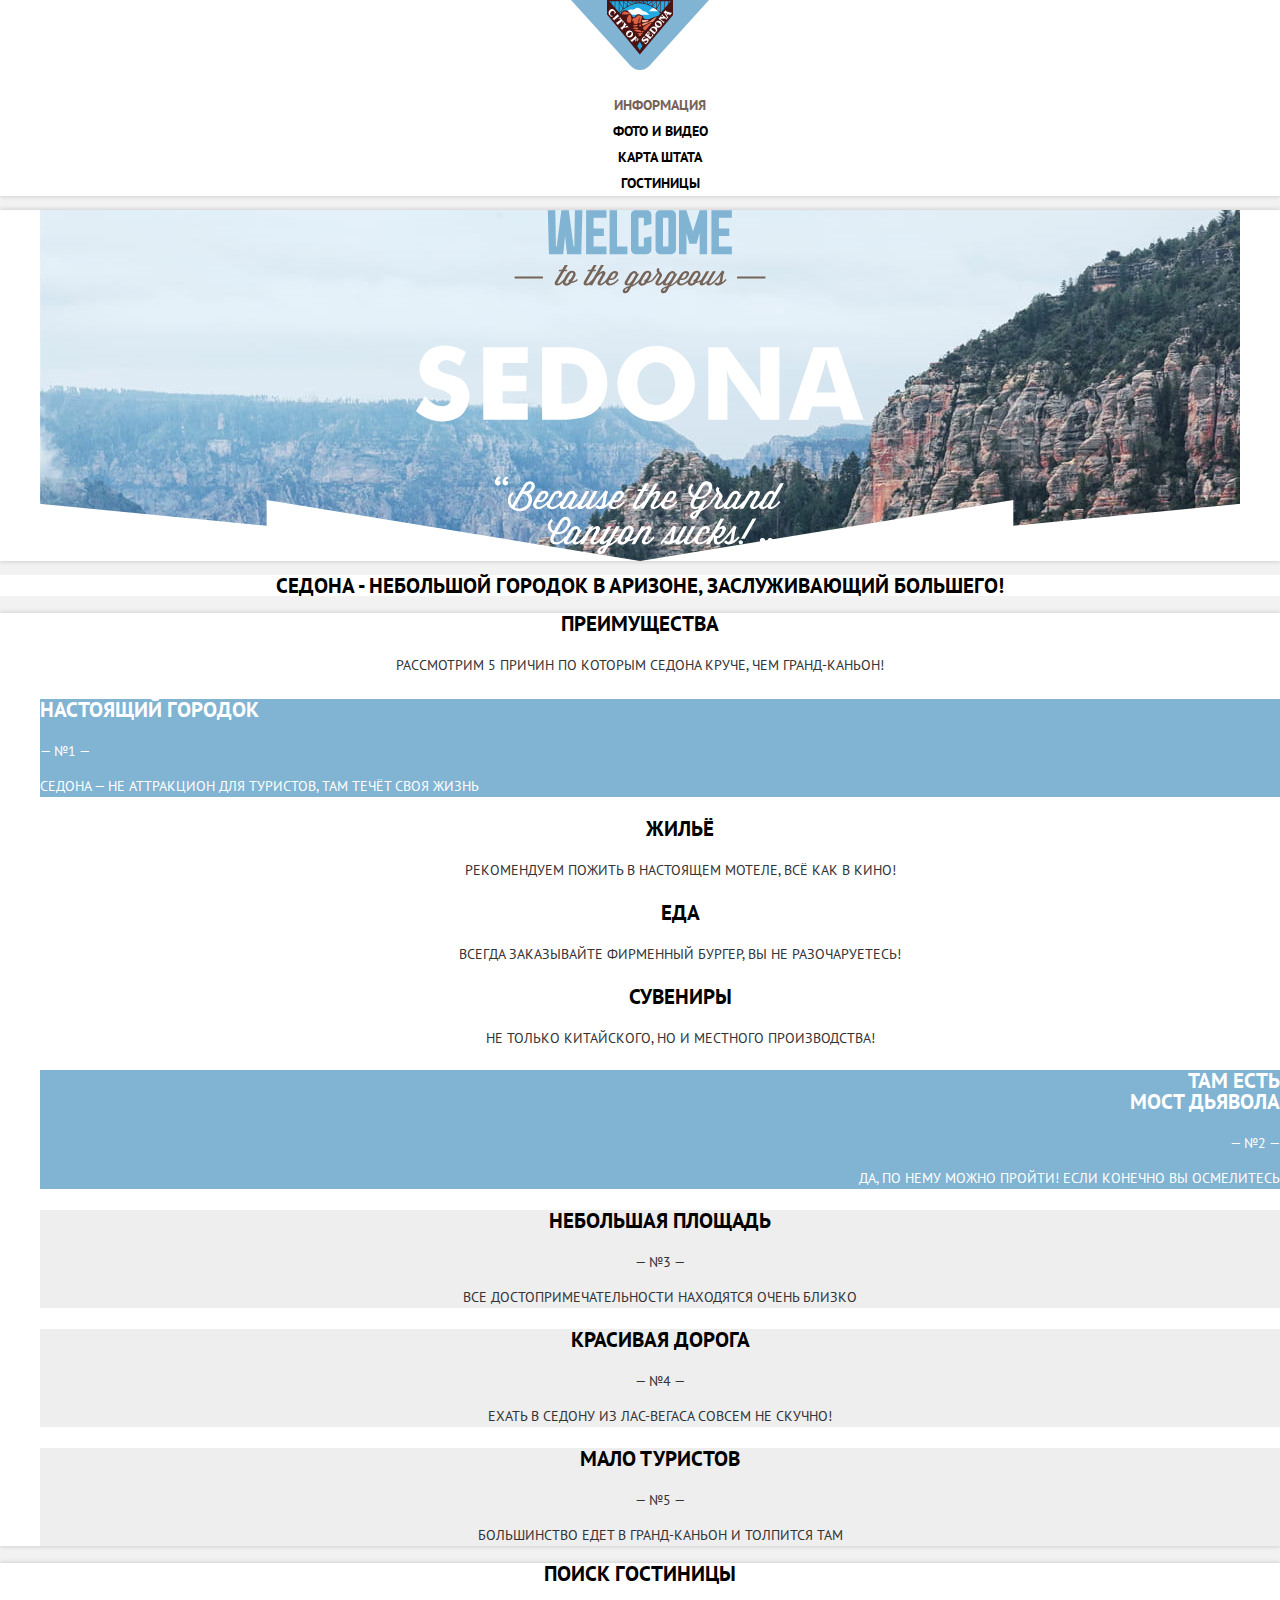
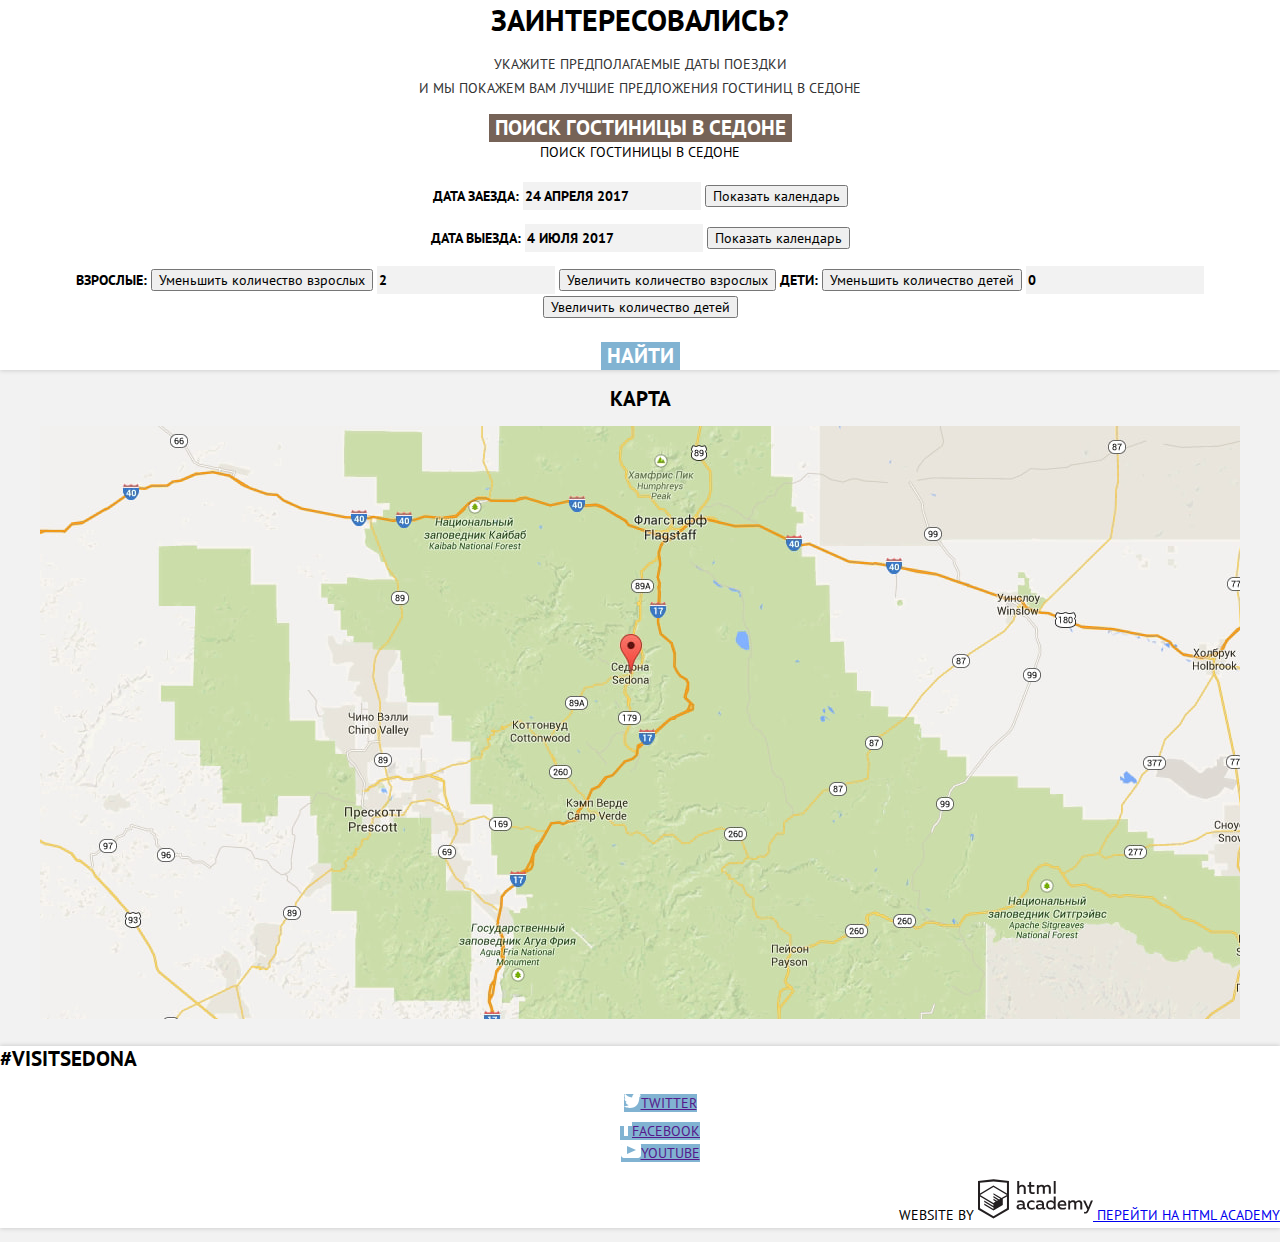
==== commit e6639500: "Внёс правки #1" ====
--- a/index.html
+++ b/index.html
@@ -38,8 +38,8 @@
           <div class="advantage-wrap">
           <h3>Настоящий
           городок</h3>
-          <p>
             <p>— №1 —</p>
+         <p>
           Седона — не аттракцион для туристов, там
            течёт своя жизнь
          </p>
@@ -87,8 +87,8 @@
           <div class="advantage-wrap">
           <h3>Там есть<br>
           Мост Дьявола</h3>
-          <p>
             <p>— №2 —</p>
+         <p>
           Да, по нему можно пройти!  Если конечно
           вы осмелитесь
          </p>
@@ -98,8 +98,8 @@
           <li class="advantage-third">
             <h3>Небольшая
              площадь</h3>
-          <p>
             <p>— №3 —</p>
+         <p>
           Все достопримечательности
           находятся очень близко
          </p>
@@ -108,8 +108,8 @@
           <li class="advantage-fourth">
             <h3>Красивая
              дорога</h3>
-          <p>
             <p>— №4 —</p>
+         <p>
           Ехать в Седону из Лас-Вегаса совсем
           не скучно!
          </p>
@@ -118,8 +118,8 @@
           <li class="advantage-fifth">
             <h3>Мало
              туристов</h3>
-          <p>
             <p>— №5 —</p>
+         <p>
           Большинство едет в Гранд-Каньон
           и толпится там
          </p>
--- a/css/style.css
+++ b/css/style.css
@@ -135,8 +135,12 @@
 .by-price,
 .by-type,
 .by-rating {
-  color: #b1b1b1;
-  text-decoration: none;
+  color: rgba( 0, 0, 0, 0.3);
+
+
+  text-decoration: underline;
+  text-decoration-color: #81b3d2;
+  text-decoration-style: dashed;
 
   font-size: 12px;
   line-height: 18px;
@@ -176,6 +180,9 @@
 .filter-hotels .filter-button {
  line-height: 21px;
  background-color: transparent;
+
+ border: 2px solid #ffffff;
+ border-radius: 2px;
 
 
 }
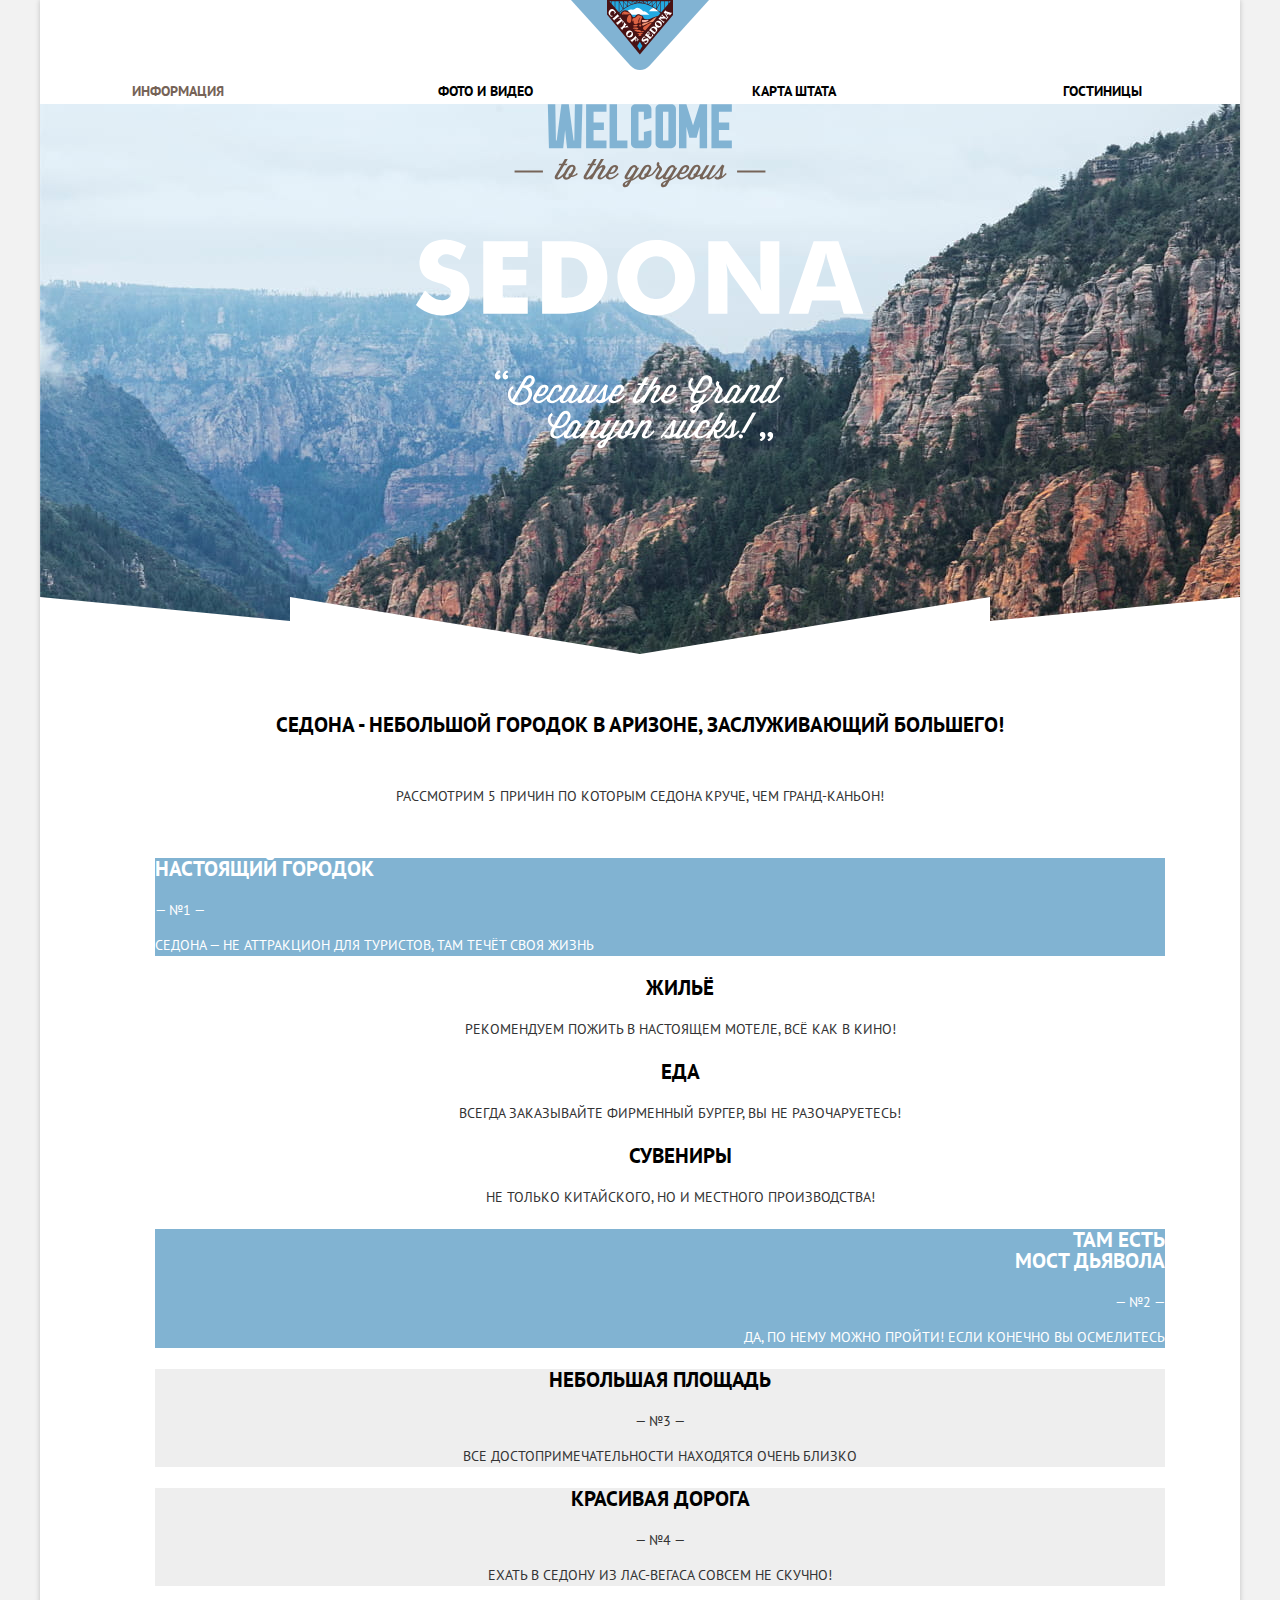
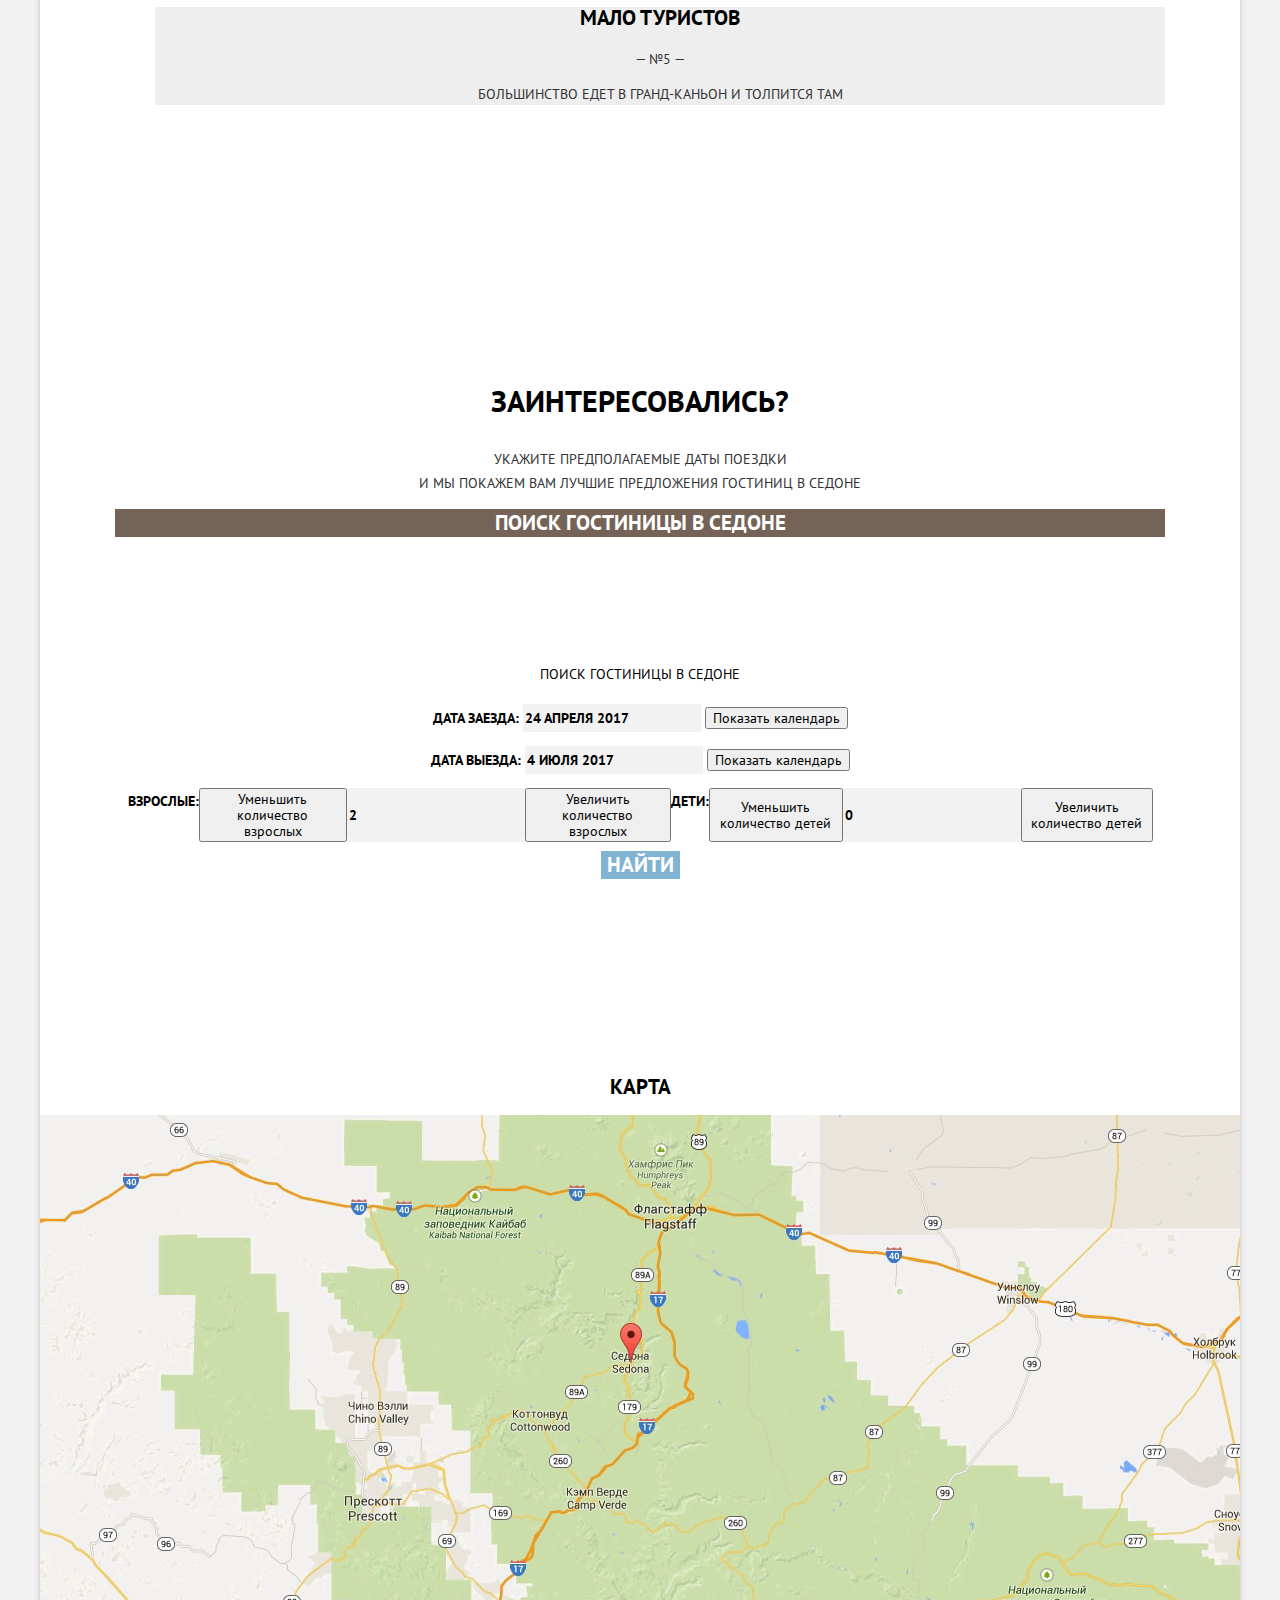
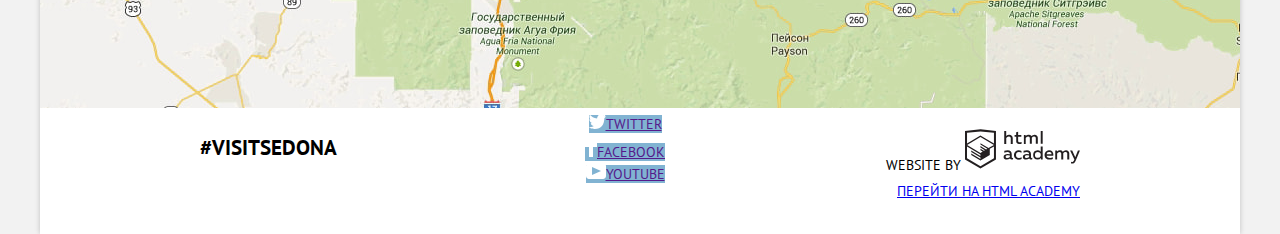
==== commit 24a8875f: "Внёс правки" ====
--- a/index.html
+++ b/index.html
@@ -10,10 +10,10 @@
   <body class="index">
   <div class="center"> <!-- Центровщик? -->
     <header class="main-header">
-      <a>
+      <a class="main-logo">
         <img src="img/logo.svg" width="140" height="70" alt="Логотип City of Sedona">
       </a>
-      <nav>
+      <nav class="site-navigation">
         <ul>
           <li><a href="index.html" class="active">Информация</a></li>
           <li><a href="">Фото и видео</a></li>
--- a/css/style.css
+++ b/css/style.css
@@ -15,7 +15,12 @@
 
 
 .center {
+  width: 1200px;
+  margin: 0 auto;
   text-align: center;
+  background-color: #ffffff;
+    box-shadow: 1px 0 5px rgba( 0, 0, 0, 0.1),
+                -1px 0 5px rgba( 0, 0, 0, 0.1);
 
 }
 
@@ -57,8 +62,6 @@
 
   background-color: #ffffff;
 
-  box-shadow: 0 0 5px rgba( 0, 0, 0, 0.2);
-
 }
 
 .main-header ul {
@@ -99,7 +102,7 @@
   background-image: url("../img/filter-background.jpg");
   background-repeat: no-repeat;
 
-  box-shadow: 0 0 5px rgba( 0, 0, 0, 0.2);
+
 
 }
 
@@ -118,7 +121,7 @@
 
 .found-hotels {
   background-color: #ffffff;
-  box-shadow: 0 0 5px rgba( 0, 0, 0, 0.2);
+
 }
 
 .found-hotels ul {
@@ -202,7 +205,6 @@
 .hotel-item {
   background-color: #ffffff;
 
-  box-shadow: 0 0 5px rgba( 0, 0, 0, 0.2);
 
 }
 
@@ -282,7 +284,6 @@
   background-repeat: no-repeat,
                      no-repeat;
 
-  box-shadow: 0 0 5px rgba( 0, 0, 0, 0.2);
 
 }
 
@@ -292,16 +293,13 @@
   font-size: 21px;
   font-weight: 700;
 
-  box-shadow: 1px 0 0 rgba( 0, 0, 0, 0.2),
-             -1px 0 0 rgba( 0, 0, 0, 0.2);
+
 
 }
 
 
 .advantages {
   background-color: #ffffff;
-
-  box-shadow: 0 0 5px rgba( 0, 0, 0, 0.2);
 
 }
 
@@ -397,7 +395,6 @@
 .hotel-search {
   background-color: #ffffff;
 
-  box-shadow: 0 0 5px rgba( 0, 0, 0, 0.2);
 
 }
 
@@ -501,8 +498,6 @@
 
 .main-footer {
   background-color: #ffffff;
-
-  box-shadow: 0 0 5px rgba( 0, 0, 0, 0.2);
 
 }
 
@@ -533,3 +528,189 @@
 .social-links .youtube {
   background-color: #81b3d2;
 }
+
+
+
+
+/* Стили построения сетки */
+
+body.index {
+  min-width: 1030px;
+  min-height: 2760px;
+}
+
+
+body.inner {
+ min-width: 1280px;
+ min-height: 930px;
+}
+
+
+
+.main-header {
+  width: 100%;
+  margin: 0;
+
+}
+
+
+.main-logo {
+ width: 137px;
+ height: 70px;
+ margin: 0 auto;
+
+}
+
+.site-navigation ul {
+  display: flex;
+  justify-content: space-between;
+  padding: 0;
+  margin: 0;
+
+
+}
+
+.site-navigation li {
+  margin: 0;
+  padding: 0;
+  width: 275px;
+
+}
+
+.filter-hotels {
+  width: 100%;
+  min-height: 202px;
+  margin: 0 auto;
+
+
+
+}
+
+.found-hotels {
+  width: 100%;
+  min-height: 85px;
+  margin: 0 auto;
+
+}
+
+.hotels {
+  width: 100%;
+  min-height: 455px;
+  margin: 0 auto;
+
+}
+
+.hotel-list {
+  display: flex;
+  flex-direction: column;
+  align-items: center;
+  min-height: 455px;
+  margin: 0;
+
+}
+
+.hotel-item {
+  display: flex;
+  justify-content: space-between;
+  width: 100%;
+}
+
+.item-wrapper {
+
+  margin-right: auto;
+
+}
+
+
+.rating-wrapper {
+  display: flex;
+  flex-direction: column;
+  justify-content: space-around;
+}
+
+.stars-badges {
+  display: flex;
+}
+
+
+.welcome-sedona {
+    width: 100%;
+    min-height: 550px;
+    margin: 0 auto;
+}
+
+.index h1 {
+  width: 100%;
+  min-height: 55px;
+
+  margin: 0 auto;
+  margin-top: 60px;
+
+}
+
+.advantages {
+  display: flex;
+  flex-direction: column;
+  min-height: 1200px;
+  margin: 0 75px;
+
+}
+
+.hotel-search {
+  display: flex;
+  flex-direction: column;
+  min-height: 690px;
+  margin: 0 75px;
+
+}
+
+.hotel-search form {
+ min-width: 565px;
+ min-height: 395px;
+ margin: 0 auto;
+ margin-top: auto;
+
+}
+
+.search-form p:last-child {
+ display: flex;
+
+ padding: 0;
+ margin: 0 auto;
+
+}
+
+.main-footer {
+  display: flex;
+  justify-content: space-around;
+  min-height: 120px;
+  margin: 0 75px;
+
+}
+
+.main-footer p {
+  width: 170px;
+  min-height: 50px;
+
+}
+
+.main-footer p:last-child {
+ width: 200px;
+
+}
+
+.main-footer ul {
+  min-width: 170px;
+  min-height: 50px;
+  padding: 0;
+  margin:0;
+
+}
+
+.visually-hidden {
+  position: absolute;
+  clip: rect( 0 0 0 0);
+  width: 1px;
+  height: 1px;
+  margin: -1px;
+}
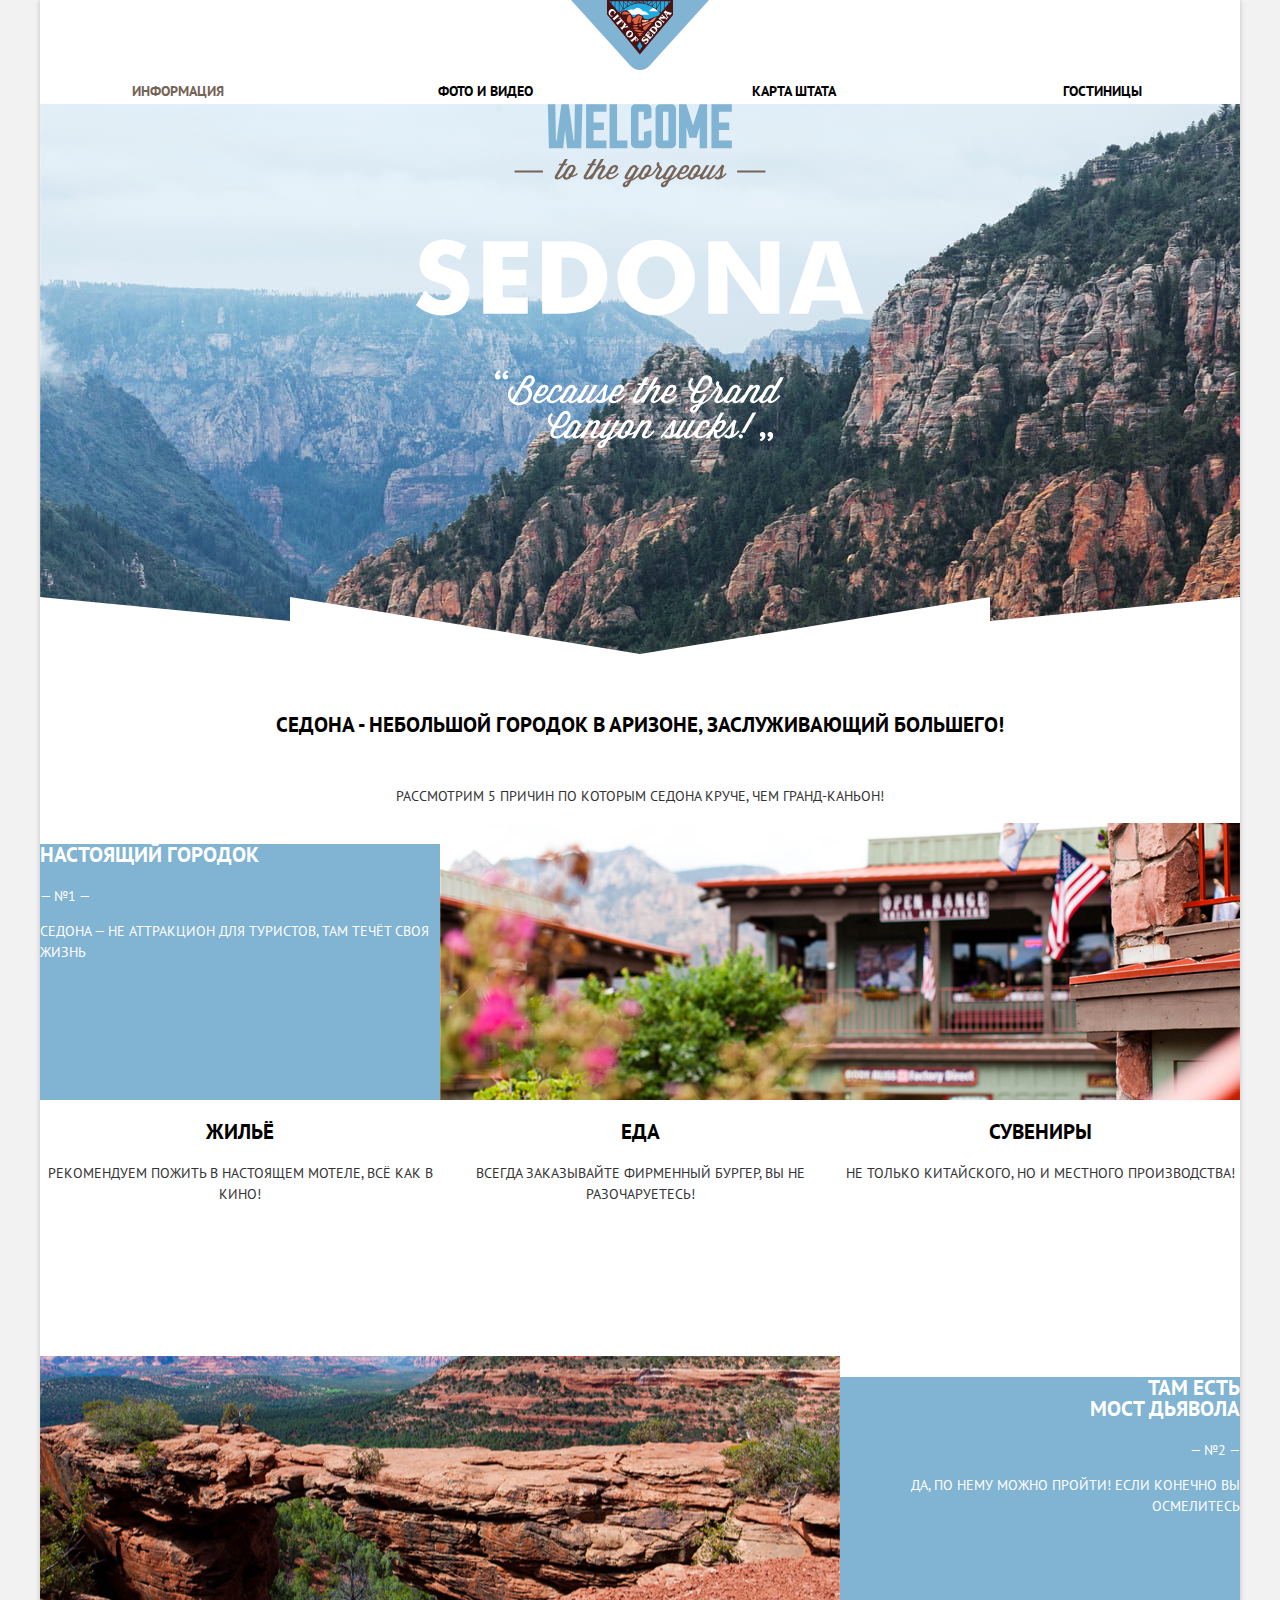
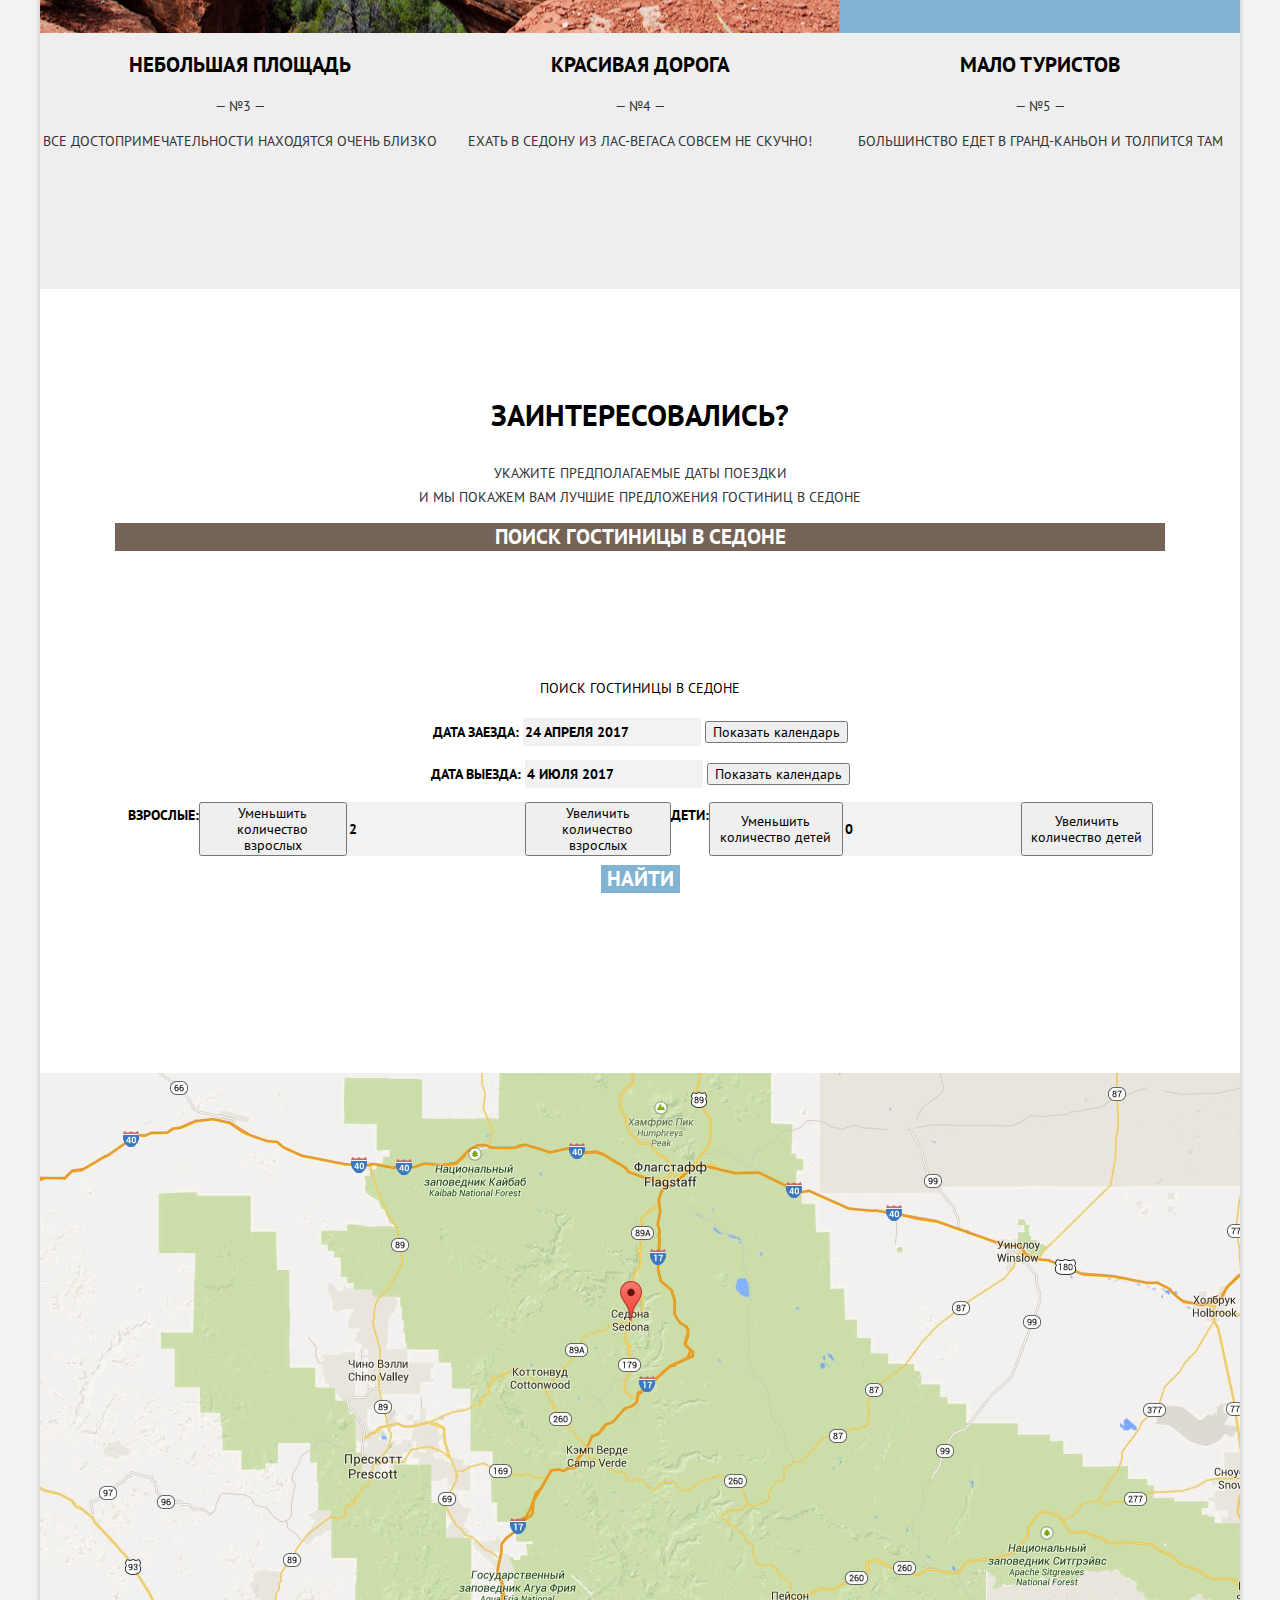
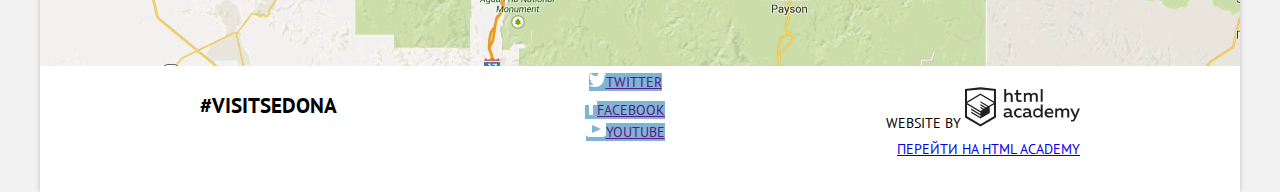
==== commit 72419d81: "Завершаю строить сетку" ====
--- a/index.html
+++ b/index.html
@@ -176,7 +176,7 @@
         </form>
       </section>
       <section class="interactive-map">
-        <h2>Карта</h2>
+        <h2 class="visually-hidden">Карта</h2>
         <!-- Интерактивная карта -->
         <img src="img/map.jpg" width="1200" height="593" alt="Местоположение Седоны">
       </section>
--- a/css/style.css
+++ b/css/style.css
@@ -577,21 +577,47 @@
 
 }
 
+
 .filter-hotels {
   width: 100%;
   min-height: 202px;
   margin: 0 auto;
 
-
-
+}
+
+.filter ul:first-child {
+  display: flex;
+  justify-content: space-between;
+  margin: 0;
+  padding: 0;
+}
+
+.filter li:nth-child(2) {
+  margin-right: auto;
 }
 
 .found-hotels {
+  display: flex;
   width: 100%;
   min-height: 85px;
   margin: 0 auto;
-
-}
+  padding: 0;
+}
+
+.sort {
+  display: flex;
+  margin: 0;
+  padding: 0;
+  margin-right: auto;
+
+}
+
+.found-hotels ul:last-child {
+  margin-right: 0;
+  margin-left: auto;
+
+}
+
 
 .hotels {
   width: 100%;
@@ -649,10 +675,60 @@
 }
 
 .advantages {
-  display: flex;
-  flex-direction: column;
+
   min-height: 1200px;
-  margin: 0 75px;
+  margin: 0 auto;
+
+}
+
+.advantages-list {
+  display: flex;
+  flex-direction: row;
+  flex-wrap: wrap;
+  margin: 0;
+  padding: 0;
+
+}
+
+
+.advantage-first,
+.advantage-second {
+  width: 100%;
+    min-height: 256px;
+
+}
+
+.advantage-wrap {
+  width: 400px;
+  min-height: 256px;
+
+}
+
+
+.advantage-second .advantage-wrap {
+  margin-left: auto;
+
+}
+
+
+.advantage-third,
+.advantage-fourth,
+.advantage-fifth {
+  width: 400px;
+  min-height: 256px;
+
+}
+
+.advantages-list ul {
+  display: flex;
+  margin: 0;
+  padding: 0;
+
+}
+
+.advantage {
+  width: 400px;
+  min-height: 256px;
 
 }
 
@@ -676,6 +752,12 @@
  display: flex;
 
  padding: 0;
+ margin: 0 auto;
+
+}
+
+.interactive-map {
+ min-height: 472px;
  margin: 0 auto;
 
 }
